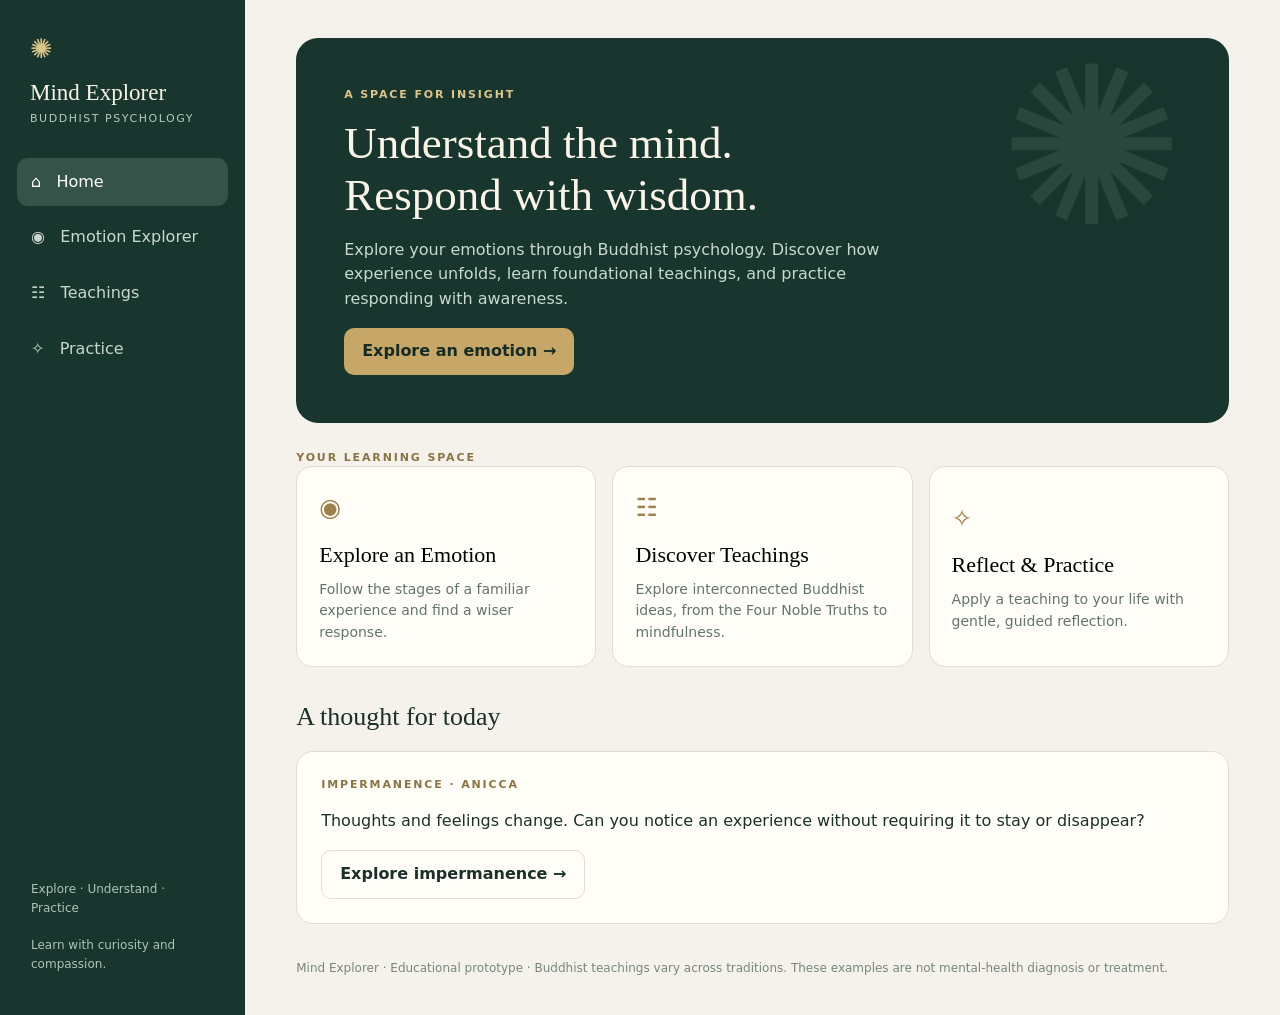
==== index.html @ fc6f3076 "Render expanded Wisdom Library sections with search and primary text links" ====
<!doctype html><html lang="en"><head><meta charset="utf-8"><meta name="viewport" content="width=device-width,initial-scale=1"><meta name="theme-color" content="#152a26"><title>Mind Explorer — Buddhist Psychology</title><style>
:root{--bg:#f5f2eb;--paper:#fffdf8;--ink:#1c302b;--muted:#64746d;--line:#deded3;--green:#18362e;--gold:#b89a5c;--soft:#e9eee7}*{box-sizing:border-box}body{margin:0;background:var(--bg);color:var(--ink);font-family:Inter,ui-sans-serif,system-ui,-apple-system,Segoe UI,sans-serif;line-height:1.55}button,input,textarea{font:inherit}button{cursor:pointer}.app{display:grid;grid-template-columns:245px minmax(0,1fr);min-height:100vh}.sidebar{background:var(--green);color:#f8f3e7;padding:28px 17px;display:flex;flex-direction:column;gap:30px}.brand{padding:0 13px}.brand .mark{font-size:27px;color:#ddc489}.brand h1{font-family:Georgia,serif;font-size:23px;font-weight:500;margin:5px 0 0}.brand p{font-size:11px;letter-spacing:.14em;color:#b8c9c0;margin:0}.nav{display:grid;gap:7px}.nav button{border:0;background:transparent;color:#c8d7d0;text-align:left;border-radius:11px;padding:12px 14px;display:flex;align-items:center;gap:12px}.nav button.active,.nav button:hover{background:#355348;color:white}.sidebar-foot{margin-top:auto;font-size:12px;color:#afc3b9;padding:14px}.main{max-width:1240px;width:100%;padding:38px clamp(18px,4vw,64px);margin:0 auto}.eyebrow{color:#8b7444;text-transform:uppercase;letter-spacing:.17em;font-size:11px;font-weight:750}.heading{font-family:Georgia,serif;font-weight:500;font-size:clamp(31px,4vw,48px);line-height:1.14;margin:8px 0 12px}.sub{color:var(--muted);max-width:680px}.hero{background:var(--green);color:#f9f4e7;border-radius:22px;padding:clamp(24px,4vw,48px);position:relative;overflow:hidden;margin-bottom:26px}.hero:after{content:'✺';position:absolute;right:45px;top:0;font-size:220px;line-height:1;color:#446253;opacity:.4;pointer-events:none}.hero>*{position:relative;z-index:1}.hero .eyebrow{color:#ddc489}.hero h2{font-family:Georgia,serif;font-weight:400;font-size:clamp(29px,4vw,45px);max-width:580px;line-height:1.15;margin:15px 0}.hero p{max-width:560px;color:#c8d9cf}.btn{border:0;background:var(--green);color:white;padding:11px 18px;border-radius:10px;font-weight:650}.btn.gold{background:#c7a767;color:#172b25}.btn.outline{border:1px solid var(--line);background:var(--paper);color:var(--ink)}.btn:disabled{opacity:.4;cursor:default}.cards{display:grid;grid-template-columns:repeat(3,minmax(0,1fr));gap:16px}.card{border:1px solid var(--line);background:var(--paper);border-radius:16px;padding:22px;text-align:left}.card.click:hover,.emotion:hover{border-color:var(--gold);transform:translateY(-2px)}.card.click,.emotion{transition:transform .15s,border-color .15s}.card .symbol{font-size:25px;color:#9d804a}.card h3{font-family:Georgia,serif;font-size:22px;font-weight:500;margin:10px 0 7px}.card p{font-size:14px;color:var(--muted);margin:0}.section-title{font-family:Georgia,serif;font-size:26px;font-weight:500;margin:30px 0 14px}.emotion-grid{display:grid;grid-template-columns:repeat(4,minmax(0,1fr));gap:12px;margin:24px 0}.emotion{background:var(--paper);border:1px solid var(--line);border-radius:14px;padding:17px 10px;text-align:center;color:var(--ink)}.emotion.selected{border:2px solid #a58a52;background:#f3ecdc}.emotion .emoji{display:block;font-size:27px;margin-bottom:6px}.explorer{display:grid;grid-template-columns:minmax(0,1.45fr) minmax(270px,1fr);gap:18px}.panel{background:var(--paper);border:1px solid var(--line);border-radius:17px;padding:24px}.progress{display:flex;gap:5px;margin:16px 0 24px}.progress span{height:6px;border-radius:10px;background:#e4e5dd;flex:1}.progress span.on{background:var(--gold)}.stage{background:#eff1ea;border-radius:14px;padding:22px;min-height:190px}.stage h3{font-family:Georgia,serif;font-size:26px;font-weight:500;margin:8px 0}.stage p{color:#52665d}.actions{display:flex;justify-content:space-between;gap:10px;margin-top:18px}.insight{border-left:3px solid var(--gold);padding-left:14px;margin:20px 0}.insight strong{display:block;margin-bottom:6px}.insight p{margin:0;color:var(--muted);font-size:14px}.tags{display:flex;gap:7px;flex-wrap:wrap;margin-top:12px}.tag{border:1px solid #d7d6c7;border-radius:50px;background:#f7f4ec;padding:6px 11px;color:#53665d;font-size:12px}.tag:hover{border-color:var(--gold)}.search{border:1px solid var(--line);border-radius:11px;background:white;padding:12px 15px;width:100%;margin:15px 0 22px}.teachings{display:grid;grid-template-columns:repeat(2,minmax(0,1fr));gap:14px}.teaching{cursor:pointer}.teaching .small{font-size:12px;color:#997f4b}.teaching h3{margin:5px 0}.teaching:hover{border-color:var(--gold)}.detail{margin-top:20px}.detail h2{font-family:Georgia,serif;font-weight:500;font-size:32px}.detail p{color:#4d6057}.minihead{font-size:11px;font-weight:800;letter-spacing:.12em;text-transform:uppercase;color:#927849}.field{width:100%;min-height:100px;border:1px solid var(--line);border-radius:12px;padding:14px;background:white;resize:vertical}.muted{color:var(--muted)}.footer{margin-top:35px;font-size:12px;color:#78867c}.mobile-nav{display:none}.hidden{display:none!important}@media(max-width:850px){.app{display:block}.sidebar{display:none}.main{padding:24px 16px 95px}.mobile-nav{position:fixed;z-index:10;bottom:0;left:0;right:0;display:flex;background:#19372f;padding:8px 4px;justify-content:space-around}.mobile-nav button{border:0;background:none;color:#dce8df;font-size:11px;padding:8px}.mobile-nav button.active{color:#e6c580}.explorer{grid-template-columns:1fr}.cards{grid-template-columns:1fr 1fr}.emotion-grid{grid-template-columns:repeat(4,1fr)}}@media(max-width:510px){.cards,.teachings{grid-template-columns:1fr}.emotion-grid{grid-template-columns:repeat(2,1fr)}.hero:after{right:-40px}.panel{padding:18px}}
.library-expanded{margin:26px 0 8px}.library-expanded .section-title{margin:20px 0 14px}.library-lead{color:#42574e;line-height:1.75;font-size:15px}.detail-grid{display:grid;grid-template-columns:repeat(2,minmax(0,1fr));gap:14px;margin:18px 0}.library-block{background:#f2f4ed;border:1px solid #e0e4d7;border-radius:13px;padding:18px 20px}.library-block h3{font-family:Georgia,serif;font-size:20px;font-weight:500;margin:0 0 10px}.library-block ul,.library-block ol{margin:0;padding-left:21px;color:#40564a}.library-block li{margin:0 0 12px;padding-left:2px}.library-block li:last-child{margin-bottom:0}.wisdom-note{border-left:3px solid var(--gold);background:#faf6eb;padding:18px 20px;border-radius:0 13px 13px 0;margin:15px 0}.wisdom-note p{margin:6px 0 0}.wisdom-question{font-family:Georgia,serif;font-size:20px;font-style:italic;color:#345247;margin:8px 0 16px}.source-link{display:inline-flex;gap:8px;text-decoration:none;margin-top:8px;align-items:center}.source-description{color:var(--muted);font-size:13px}.detail{scroll-margin-top:20px}@media(max-width:720px){.detail-grid{grid-template-columns:1fr}.library-block{padding:16px}} 
</style></head><body><div class="app"><aside class="sidebar"><div class="brand"><div class="mark">✺</div><h1>Mind Explorer</h1><p>BUDDHIST PSYCHOLOGY</p></div><nav class="nav" id="nav"></nav><div class="sidebar-foot">Explore · Understand · Practice<br><br>Learn with curiosity and compassion.</div></aside><main class="main" id="main"></main></div><nav class="mobile-nav" id="mobileNav"></nav><script src="./wisdom-details.js"></script><script>
const concepts=[
{id:'four-truths',name:'Four Noble Truths',pali:'Cattāri Ariyasaccāni',domain:'Foundations',simple:'Suffering or unsatisfactoriness exists; it has causes; it can cease; and a path leads toward its cessation.',deep:'The truths describe dukkha, its origin in craving, its cessation, and the Noble Eightfold Path. They invite investigation rather than mere belief.',example:'Notice distress, investigate what you are clinging to, consider the possibility of release, and practice a wiser response.',links:['craving','eightfold','dukkha']},
{id:'dukkha',name:'Dukkha',pali:'Dukkha',domain:'Foundations',simple:'The unsatisfactory, unreliable quality of conditioned experience, including but not limited to obvious suffering.',deep:'Dukkha includes pain, change-related dissatisfaction, and the unsatisfactoriness of conditioned phenomena.',example:'A pleasant moment ends, and the desire to keep it produces tension.',links:['impermanence','four-truths','craving']},
{id:'impermanence',name:'Impermanence',pali:'Anicca',domain:'Nature of Experience',simple:'Conditioned things change; they do not remain fixed.',deep:'Insight into arising and passing away can weaken grasping and unrealistic expectations of permanence.',example:'An intense emotion shifts over minutes when observed without feeding it.',links:['dukkha','non-self','equanimity']},
{id:'non-self',name:'Non-self',pali:'Anattā',domain:'Nature of Experience',simple:'Experiences do not constitute a permanent, independent, unchanging self.',deep:'The five aggregates are not appropriately regarded as a lasting self or possession. This does not simply mean that people do not exist.',example:'A thought such as “I am a failure” can be noticed as a passing mental event.',links:['impermanence','aggregates']},
{id:'aggregates',name:'Five Aggregates',pali:'Pañcakkhandhā',domain:'Nature of Experience',simple:'Form, feeling, perception, mental formations, and consciousness are five categories for examining experience.',deep:'They provide a framework for investigating the processes we ordinarily identify as “me” or “mine.”',example:'During criticism, notice bodily sensations, unpleasant feeling, interpretation, impulses, and awareness.',links:['non-self','feeling']},
{id:'dependent',name:'Dependent Origination',pali:'Paṭiccasamuppāda',domain:'How the Mind Works',simple:'Experiences arise dependent on conditions rather than in isolation.',deep:'The twelvefold teaching describes conditioned links including contact, feeling, craving, and clinging. The links should not be reduced to a universal moment-by-moment emotional formula.',example:'A harsh comment, unpleasant feeling, resistance, and rumination can reinforce each other.',links:['feeling','craving','clinging']},
{id:'feeling',name:'Feeling Tone',pali:'Vedanā',domain:'How the Mind Works',simple:'Experience has a pleasant, unpleasant, or neutral tone.',deep:'Feeling tone is distinct from complex emotions; mindful awareness of vedanā is important in understanding craving.',example:'Recognize the unpleasantness of criticism before constructing a story about it.',links:['dependent','craving','aggregates']},
{id:'craving',name:'Craving',pali:'Taṇhā',domain:'How the Mind Works',simple:'Thirst for pleasant experiences, continued existence, or nonexistence; a key condition of suffering.',deep:'Craving is conditioned by feeling and can condition clinging. It is not identical to every healthy aspiration or intention.',example:'Wanting a difficult conversation to disappear immediately.',links:['feeling','clinging','four-truths']},
{id:'clinging',name:'Clinging',pali:'Upādāna',domain:'How the Mind Works',simple:'Grasping or taking hold of experiences, views, practices, or ideas of self.',deep:'Clinging intensifies the sense that an outcome, identity, or belief must be secured.',example:'Insisting that everyone must see you as competent.',links:['craving','dependent','non-self']},
{id:'three-poisons',name:'Three Poisons',pali:'Lobha · Dosa · Moha',domain:'Mental States',simple:'Greed, aversion, and delusion are fundamental unskillful roots.',deep:'These tendencies condition actions and perceptions. Practice aims to understand and gradually abandon them.',example:'Notice wanting, pushing away, or misunderstanding during a conflict.',links:['craving','mindfulness']},
{id:'mindfulness',name:'Mindfulness',pali:'Sati',domain:'Cultivating the Mind',simple:'Remembering to attend clearly to present experience within a framework of wise practice.',deep:'In Buddhist contexts mindfulness works alongside ethical discernment, concentration, and insight; it is more than relaxation.',example:'Notice anger as anger before replying.',links:['eightfold','feeling','equanimity']},
{id:'equanimity',name:'Equanimity',pali:'Upekkhā',domain:'Cultivating the Mind',simple:'Balanced care and steadiness amid changing pleasant and unpleasant experiences.',deep:'Equanimity is not indifference; it can coexist with compassion and appropriate action.',example:'Listen to criticism without collapsing or retaliating.',links:['impermanence','mindfulness']},
{id:'compassion',name:'Compassion',pali:'Karuṇā',domain:'Cultivating the Mind',simple:'The wish that beings be free from suffering.',deep:'Compassion can be cultivated with discernment and does not require accepting harmful behavior.',example:'Respond to your own grief with kindness rather than self-judgment.',links:['equanimity','mindfulness']},
{id:'eightfold',name:'Noble Eightfold Path',pali:'Ariya Aṭṭhaṅgika Magga',domain:'Path and Liberation',simple:'Right view, intention, speech, action, livelihood, effort, mindfulness, and concentration.',deep:'The eight factors are mutually supportive and commonly grouped as wisdom, ethical conduct, and concentration.',example:'During conflict, combine clear understanding, kind intention, and careful speech.',links:['four-truths','mindfulness']}
];
const emotions=[
{id:'anger',name:'Anger',icon:'🔥',scenario:'Someone criticizes you in front of others.',stages:[['Contact','You hear the criticism.'],['Feeling tone','An unpleasant sensation arises.'],['Aversion','You want the criticism or discomfort to stop.'],['Clinging','You may grasp at an image of being respected or right.'],['Reactive suffering','Rumination or retaliation can prolong distress.']],insight:'Anger can arise quickly. You can notice it without treating every impulse as a command.',practice:'Feel your feet on the ground. Identify the unpleasant feeling. Pause before speaking.',links:['feeling','three-poisons','clinging','mindfulness']},
{id:'anxiety',name:'Anxiety',icon:'☁️',scenario:'An important outcome remains uncertain.',stages:[['Contact','A thought about a future possibility appears.'],['Feeling tone','Uncertainty feels uncomfortable.'],['Craving','You want a guarantee of safety or success.'],['Clinging','You may become fixed on one particular outcome.'],['Reactive suffering','Repetitive worry may add distress to uncertainty.']],insight:'Wise preparation is possible without demanding certainty.',practice:'Separate what you can influence from what you cannot. Return attention to one useful next action.',links:['impermanence','craving','equanimity','mindfulness']},
{id:'jealousy',name:'Jealousy',icon:'💚',scenario:'Someone else receives recognition you hoped for.',stages:[['Contact','You notice another person’s achievement.'],['Feeling tone','Comparison feels unpleasant.'],['Craving','You want the same praise or status.'],['Clinging','Self-worth may become tied to being ahead.'],['Reactive suffering','Resentment or self-criticism may intensify.']],insight:'Comparison is an experience arising in the mind, not a fixed identity.',practice:'Name the comparison, recognize your own longing, and wish the other person well if you can.',links:['non-self','craving','three-poisons','compassion']},
{id:'sadness',name:'Sadness',icon:'🌧️',scenario:'Something or someone important is lost.',stages:[['Contact','A meaningful loss or change occurs.'],['Feeling tone','Painful feelings naturally arise.'],['Resistance','You may wish reality were different.'],['Clinging','The mind may struggle to release what has changed.'],['Additional suffering','Self-judgment or resistance may compound grief.']],insight:'Grief is not a failure of Buddhist practice. Sadness deserves care, not suppression.',practice:'Make room for the feeling, breathe gently, and offer yourself compassion.',links:['impermanence','dukkha','compassion','equanimity']},
{id:'fear',name:'Fear',icon:'🌫️',scenario:'You anticipate a threatening situation.',stages:[['Contact','You notice a possible danger.'],['Feeling tone','The body registers discomfort.'],['Protective impulse','The mind moves toward safety.'],['Clinging','You may insist on absolute control.'],['Additional suffering','Catastrophic stories can amplify fear.']],insight:'Fear can carry useful information; awareness helps distinguish danger from imagined certainty.',practice:'Check the facts, protect yourself when needed, and notice predictions as predictions.',links:['feeling','mindfulness','equanimity']},
{id:'regret',name:'Regret',icon:'🍂',scenario:'You remember a choice you wish you had made differently.',stages:[['Contact','A memory of your action appears.'],['Feeling tone','Remorse or discomfort arises.'],['Resistance','You wish the past could be undone.'],['Identification','You may label your entire self by one action.'],['Additional suffering','Self-punishment can replace useful learning.']],insight:'Responsibility and self-compassion can coexist.',practice:'Acknowledge harm, repair what is possible, learn, and return to present action.',links:['non-self','compassion','mindfulness','eightfold']},
{id:'desire',name:'Desire',icon:'✨',scenario:'You strongly want a pleasurable experience.',stages:[['Contact','An attractive object or thought appears.'],['Feeling tone','Pleasant feeling arises.'],['Craving','You want more or want it to last.'],['Clinging','You begin to treat the outcome as necessary.'],['Additional suffering','Frustration grows if the experience changes or ends.']],insight:'Not every wish is unskillful. Investigate whether wanting has become compulsive grasping.',practice:'Enjoy what is present while noticing urges to possess or prolong it.',links:['craving','clinging','impermanence']},
{id:'loneliness',name:'Loneliness',icon:'🌙',scenario:'You feel disconnected from others.',stages:[['Contact','You notice an absence of desired connection.'],['Feeling tone','A painful sense of isolation arises.'],['Longing','You wish for belonging or closeness.'],['Story-making','The mind may conclude “I will always be alone.”'],['Additional suffering','The fixed story may deepen isolation.']],insight:'Connection is a human need; mindfulness can soften painful stories without denying that need.',practice:'Name the feeling kindly and take one small action toward connection.',links:['impermanence','compassion','non-self','mindfulness']}
];
let page='home', selectedEmotion='anger', stage=0, activeConcept='four-truths', query='';const store={get(k){try{return localStorage.getItem(k)}catch{return null}},set(k,v){try{localStorage.setItem(k,v);return true}catch{return false}},remove(k){try{localStorage.removeItem(k);return true}catch{return false}}};let bookmarks=[];try{const value=JSON.parse(store.get('mind-explorer-bookmarks')||'[]');if(Array.isArray(value))bookmarks=value.filter(x=>typeof x==='string')}catch{}let saved=new Set(bookmarks);const $=id=>document.getElementById(id);const esc=s=>String(s).replace(/[&<>"']/g,c=>({'&':'&amp;','<':'&lt;','>':'&gt;','"':'&quot;',"'":'&#39;'}[c]));const getConcept=id=>concepts.find(c=>c.id===id);function navigate(p){page=p;render();window.scrollTo(0,0)}function navHTML(){return [['home','⌂','Home'],['explore','◉','Emotion Explorer'],['teachings','☷','Teachings'],['practice','✧','Practice']].map(([id,icon,name])=>`<button class="${page===id?'active':''}" data-page="${id}">${icon} &nbsp; ${name}</button>`).join('')}function render(){ $('nav').innerHTML=navHTML();$('mobileNav').innerHTML=navHTML();document.querySelectorAll('[data-page]').forEach(b=>b.onclick=()=>navigate(b.dataset.page));if(page==='home')home();if(page==='explore')explore();if(page==='teachings')teachings();if(page==='practice')practice()}
function home(){ $('main').innerHTML=`<section class="hero"><div class="eyebrow">A SPACE FOR INSIGHT</div><h2>Understand the mind.<br>Respond with wisdom.</h2><p>Explore your emotions through Buddhist psychology. Discover how experience unfolds, learn foundational teachings, and practice responding with awareness.</p><button class="btn gold" id="start">Explore an emotion →</button></section><div class="eyebrow">YOUR LEARNING SPACE</div><div class="cards"><button class="card click" data-go="explore"><div class="symbol">◉</div><h3>Explore an Emotion</h3><p>Follow the stages of a familiar experience and find a wiser response.</p></button><button class="card click" data-go="teachings"><div class="symbol">☷</div><h3>Discover Teachings</h3><p>Explore interconnected Buddhist ideas, from the Four Noble Truths to mindfulness.</p></button><button class="card click" data-go="practice"><div class="symbol">✧</div><h3>Reflect & Practice</h3><p>Apply a teaching to your life with gentle, guided reflection.</p></button></div><h3 class="section-title">A thought for today</h3><div class="panel"><div class="eyebrow">IMPERMANENCE · ANICCA</div><p>Thoughts and feelings change. Can you notice an experience without requiring it to stay or disappear?</p><button class="btn outline" id="impermanence">Explore impermanence →</button></div>${footer()}`;$('start').onclick=()=>navigate('explore');document.querySelectorAll('[data-go]').forEach(b=>b.onclick=()=>navigate(b.dataset.go));$('impermanence').onclick=()=>openConcept('impermanence')}
function explore(){const e=emotions.find(x=>x.id===selectedEmotion);$('main').innerHTML=`<div class="eyebrow">EMOTION EXPLORER</div><h1 class="heading">Explore your inner world</h1><p class="sub">Select an experience and explore one possible way it unfolds through a Buddhist lens. These are illustrative patterns, not diagnoses or inevitable sequences.</p><div class="emotion-grid">${emotions.map(x=>`<button class="emotion ${x.id===e.id?'selected':''}" data-emotion="${x.id}"><span class="emoji">${x.icon}</span>${x.name}</button>`).join('')}</div><div class="explorer"><div class="panel"><div class="eyebrow">EXAMPLE SITUATION</div><h3 style="font-family:Georgia,serif;font-size:23px;font-weight:500">${esc(e.scenario)}</h3><div class="progress">${e.stages.map((_,i)=>`<span class="${i<=stage?'on':''}"></span>`).join('')}</div><div class="stage"><div class="eyebrow">STAGE ${stage+1} OF ${e.stages.length}</div><h3>${esc(e.stages[stage][0])}</h3><p>${esc(e.stages[stage][1])}</p></div><div class="actions"><button class="btn outline" id="prev" ${stage===0?'disabled':''}>← Previous</button><button class="btn" id="next">${stage===e.stages.length-1?'Start again':'Next stage →'}</button></div></div><div class="panel"><div class="eyebrow">BUDDHIST INSIGHT</div><div class="insight"><strong>What this experience can teach</strong><p>${esc(e.insight)}</p></div><div class="eyebrow">PRACTICAL APPLICATION</div><div class="insight"><strong>A mindful response</strong><p>${esc(e.practice)}</p></div><div class="eyebrow">CONNECTED TEACHINGS</div><div class="tags">${e.links.map(id=>`<button class="tag" data-concept="${id}">${esc(getConcept(id).name)} ↗</button>`).join('')}</div></div></div>${footer()}`;document.querySelectorAll('[data-emotion]').forEach(b=>b.onclick=()=>{selectedEmotion=b.dataset.emotion;stage=0;explore()});$('prev').onclick=()=>{stage=Math.max(0,stage-1);explore()};$('next').onclick=()=>{stage=(stage+1)%e.stages.length;explore()};document.querySelectorAll('[data-concept]').forEach(b=>b.onclick=()=>openConcept(b.dataset.concept))}
function openConcept(id){activeConcept=id;query='';navigate('teachings')}
function renderWisdomExtras(d){
 const bullets=d.principles.map(x=>`<li>${esc(x)}</li>`).join('');
 const steps=d.practice.map(x=>`<li>${esc(x)}</li>`).join('');
 return `<section class="library-expanded" aria-label="In-depth learning"><h3 class="section-title">Explore in depth</h3><p class="library-lead">${esc(d.overview)}</p><div class="detail-grid"><div class="library-block"><h3>Essential insights</h3><ul>${bullets}</ul></div><div class="library-block"><h3>Bring it into practice</h3><ol>${steps}</ol></div></div><div class="wisdom-note"><div class="minihead">COMMON MISUNDERSTANDING</div><p>${esc(d.misconception)}</p></div><div class="minihead" style="margin-top:22px">QUESTION FOR REFLECTION</div><p class="wisdom-question">${esc(d.question)}</p><div class="minihead">EXPLORE THE SOURCE</div><p class="source-description">Read a relevant early Buddhist discourse in translation. Interpretations may vary by tradition.</p><a class="btn outline source-link" href="${esc(d.source.url)}" target="_blank" rel="noopener noreferrer">${esc(d.source.label)} ↗</a></section>`;
}
function teachings(){const c=getConcept(activeConcept);const d=window.wisdomDetails?.[c.id];$('main').innerHTML=`<div class="eyebrow">FOUNDATIONAL TEACHINGS</div><h1 class="heading">The wisdom library</h1><p class="sub">Explore 14 Buddhist teachings with core insights, everyday practice, reflection questions, and primary-source readings.</p><input class="search" id="search" placeholder="Search concepts, Pali terms, or topics…" value="${esc(query)}" aria-label="Search teachings"><div class="teachings" id="teachingList"></div><div class="panel detail" id="detail"><div class="eyebrow">${esc(c.domain)} · ${esc(c.pali)}</div><h2>${esc(c.name)}</h2><div class="minihead">IN PLAIN LANGUAGE</div><p>${esc(c.simple)}</p><div class="minihead">DEEPER UNDERSTANDING</div><p>${esc(c.deep)}</p><div class="minihead">EVERYDAY EXAMPLE</div><p>${esc(c.example)}</p>${d?renderWisdomExtras(d):''}<div class="minihead">CONNECTED CONCEPTS</div><div class="tags">${c.links.map(id=>`<button class="tag" data-concept="${id}">${esc(getConcept(id).name)} ↗</button>`).join('')}</div><div style="margin-top:22px"><button class="btn outline" id="bookmark">${saved.has(c.id)?'★ Saved':'☆ Bookmark teaching'}</button></div></div>${footer()}`;$('search').oninput=e=>{query=e.target.value;listTeachings()};listTeachings();document.querySelectorAll('[data-concept]').forEach(b=>b.onclick=()=>openConcept(b.dataset.concept));$('bookmark').onclick=()=>{if(saved.has(c.id))saved.delete(c.id);else saved.add(c.id);const ok=store.set('mind-explorer-bookmarks',JSON.stringify([...saved]));teachings();if(!ok){const b=$('bookmark');b.title='Bookmarks cannot be saved in this browser.'}}}
function listTeachings(){const filtered=concepts.filter(c=>([c.name,c.pali,c.domain,c.simple,window.wisdomDetails?.[c.id]?.overview||'',...(window.wisdomDetails?.[c.id]?.principles||[])]).join(' ').toLowerCase().includes(query.toLowerCase()));$('teachingList').innerHTML=filtered.length?filtered.map(c=>`<button class="card teaching" data-id="${c.id}"><div class="small">${esc(c.domain)} ${saved.has(c.id)?'· ★':''}</div><h3>${esc(c.name)}</h3><p>${esc(c.simple)}</p></button>`).join(''):'<p class="muted">No matching concepts. Try another search.</p>';document.querySelectorAll('.teaching').forEach(b=>b.onclick=()=>{activeConcept=b.dataset.id;teachings();$('detail').scrollIntoView({behavior:'smooth',block:'start'})})}
function practice(){const prompt='Think of a recent difficult moment. What happened? What feeling tone did you notice? What did you want to happen or stop happening? What might a wise response look like?';$('main').innerHTML=`<div class="eyebrow">REFLECTION PRACTICE</div><h1 class="heading">Make room for awareness</h1><p class="sub">A short private reflection. Your notes remain in this browser; nothing is sent to a server.</p><div class="panel" style="max-width:800px"><div class="eyebrow">GUIDED REFLECTION</div><h2 style="font-family:Georgia,serif;font-weight:500">From reaction to response</h2><p>${prompt}</p><label for="reflection" class="minihead">YOUR REFLECTION</label><textarea id="reflection" class="field" placeholder="Write a few thoughts here…"></textarea><div class="actions"><button class="btn outline" id="clear">Clear</button><button class="btn" id="save">Save privately</button></div><p class="muted" id="status" style="font-size:13px" aria-live="polite"></p></div><h3 class="section-title">A gentle reminder</h3><div class="panel" style="max-width:800px"><p>Practice is not about suppressing difficult emotions. It is about understanding experience, cultivating compassion, and choosing skillful actions.</p></div>${footer()}`;$('reflection').value=store.get('mind-explorer-reflection')||'';$('save').onclick=()=>{const ok=store.set('mind-explorer-reflection',$('reflection').value);$('status').textContent=ok?'Saved in this browser.':'Unable to save: browser storage is unavailable.'};$('clear').onclick=()=>{$('reflection').value='';const ok=store.remove('mind-explorer-reflection');$('status').textContent=ok?'Reflection cleared.':'Reflection cleared here, but browser storage could not be updated.'}}
function footer(){return '<div class="footer">Mind Explorer · Educational prototype · Buddhist teachings vary across traditions. These examples are not mental-health diagnosis or treatment.</div>'}render();
</script></body></html>
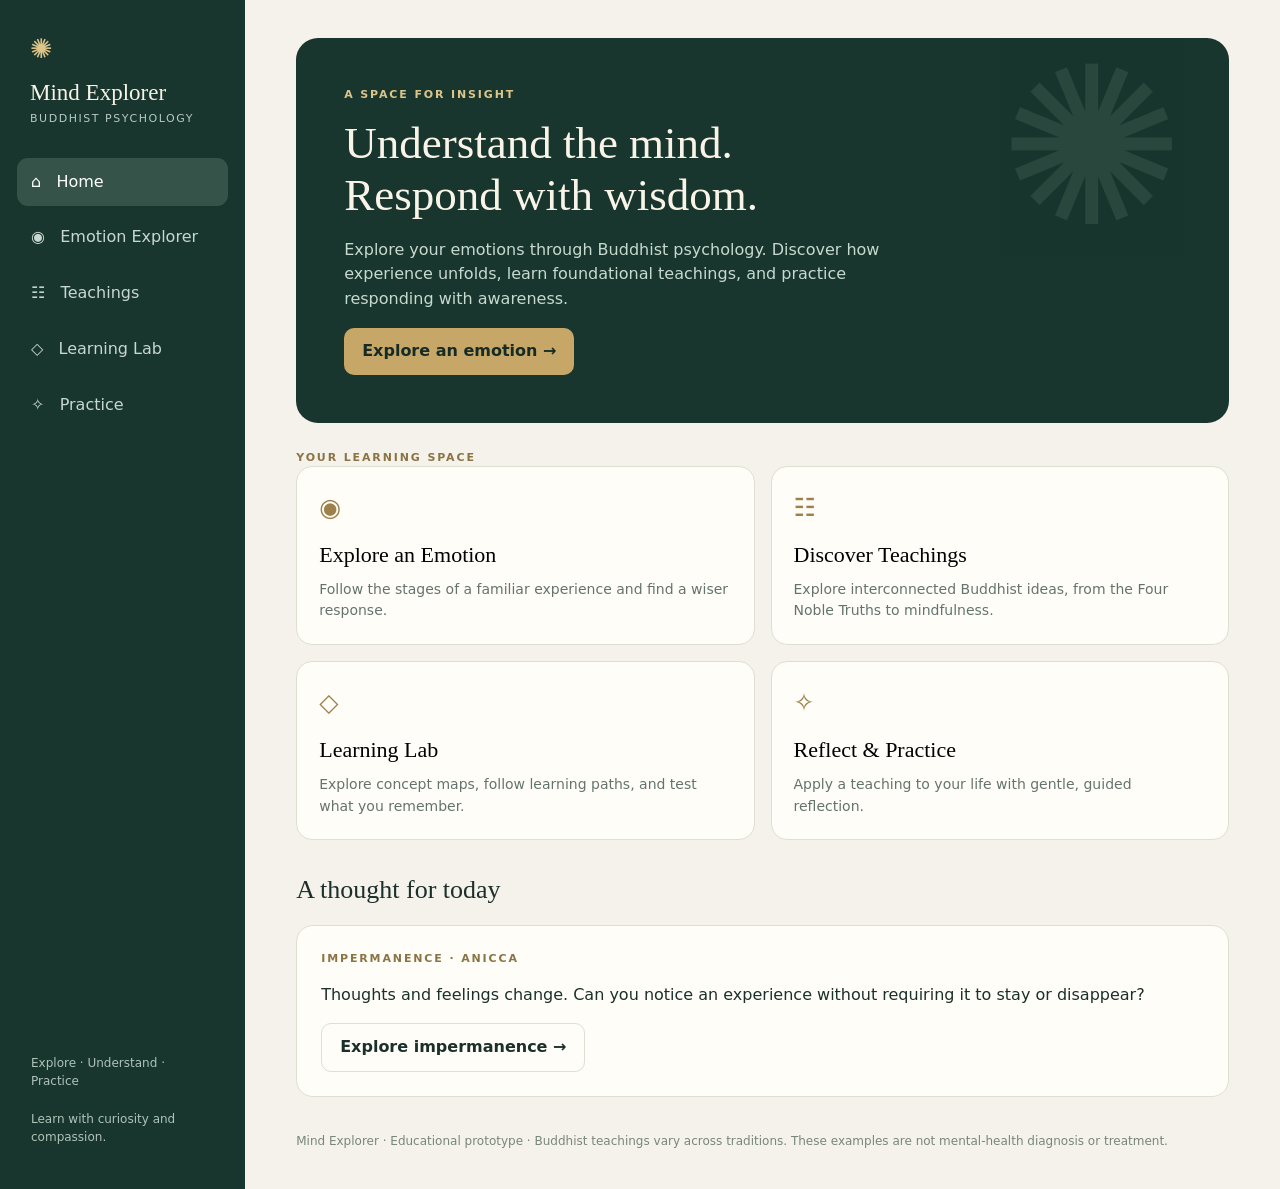
==== commit 5b03eda7: "Integrate Learning Lab into navigation, Wisdom Library, and responsive layout" ====
--- a/index.html
+++ b/index.html
@@ -1,7 +1,29 @@
 <!doctype html><html lang="en"><head><meta charset="utf-8"><meta name="viewport" content="width=device-width,initial-scale=1"><meta name="theme-color" content="#152a26"><title>Mind Explorer — Buddhist Psychology</title><style>
-:root{--bg:#f5f2eb;--paper:#fffdf8;--ink:#1c302b;--muted:#64746d;--line:#deded3;--green:#18362e;--gold:#b89a5c;--soft:#e9eee7}*{box-sizing:border-box}body{margin:0;background:var(--bg);color:var(--ink);font-family:Inter,ui-sans-serif,system-ui,-apple-system,Segoe UI,sans-serif;line-height:1.55}button,input,textarea{font:inherit}button{cursor:pointer}.app{display:grid;grid-template-columns:245px minmax(0,1fr);min-height:100vh}.sidebar{background:var(--green);color:#f8f3e7;padding:28px 17px;display:flex;flex-direction:column;gap:30px}.brand{padding:0 13px}.brand .mark{font-size:27px;color:#ddc489}.brand h1{font-family:Georgia,serif;font-size:23px;font-weight:500;margin:5px 0 0}.brand p{font-size:11px;letter-spacing:.14em;color:#b8c9c0;margin:0}.nav{display:grid;gap:7px}.nav button{border:0;background:transparent;color:#c8d7d0;text-align:left;border-radius:11px;padding:12px 14px;display:flex;align-items:center;gap:12px}.nav button.active,.nav button:hover{background:#355348;color:white}.sidebar-foot{margin-top:auto;font-size:12px;color:#afc3b9;padding:14px}.main{max-width:1240px;width:100%;padding:38px clamp(18px,4vw,64px);margin:0 auto}.eyebrow{color:#8b7444;text-transform:uppercase;letter-spacing:.17em;font-size:11px;font-weight:750}.heading{font-family:Georgia,serif;font-weight:500;font-size:clamp(31px,4vw,48px);line-height:1.14;margin:8px 0 12px}.sub{color:var(--muted);max-width:680px}.hero{background:var(--green);color:#f9f4e7;border-radius:22px;padding:clamp(24px,4vw,48px);position:relative;overflow:hidden;margin-bottom:26px}.hero:after{content:'✺';position:absolute;right:45px;top:0;font-size:220px;line-height:1;color:#446253;opacity:.4;pointer-events:none}.hero>*{position:relative;z-index:1}.hero .eyebrow{color:#ddc489}.hero h2{font-family:Georgia,serif;font-weight:400;font-size:clamp(29px,4vw,45px);max-width:580px;line-height:1.15;margin:15px 0}.hero p{max-width:560px;color:#c8d9cf}.btn{border:0;background:var(--green);color:white;padding:11px 18px;border-radius:10px;font-weight:650}.btn.gold{background:#c7a767;color:#172b25}.btn.outline{border:1px solid var(--line);background:var(--paper);color:var(--ink)}.btn:disabled{opacity:.4;cursor:default}.cards{display:grid;grid-template-columns:repeat(3,minmax(0,1fr));gap:16px}.card{border:1px solid var(--line);background:var(--paper);border-radius:16px;padding:22px;text-align:left}.card.click:hover,.emotion:hover{border-color:var(--gold);transform:translateY(-2px)}.card.click,.emotion{transition:transform .15s,border-color .15s}.card .symbol{font-size:25px;color:#9d804a}.card h3{font-family:Georgia,serif;font-size:22px;font-weight:500;margin:10px 0 7px}.card p{font-size:14px;color:var(--muted);margin:0}.section-title{font-family:Georgia,serif;font-size:26px;font-weight:500;margin:30px 0 14px}.emotion-grid{display:grid;grid-template-columns:repeat(4,minmax(0,1fr));gap:12px;margin:24px 0}.emotion{background:var(--paper);border:1px solid var(--line);border-radius:14px;padding:17px 10px;text-align:center;color:var(--ink)}.emotion.selected{border:2px solid #a58a52;background:#f3ecdc}.emotion .emoji{display:block;font-size:27px;margin-bottom:6px}.explorer{display:grid;grid-template-columns:minmax(0,1.45fr) minmax(270px,1fr);gap:18px}.panel{background:var(--paper);border:1px solid var(--line);border-radius:17px;padding:24px}.progress{display:flex;gap:5px;margin:16px 0 24px}.progress span{height:6px;border-radius:10px;background:#e4e5dd;flex:1}.progress span.on{background:var(--gold)}.stage{background:#eff1ea;border-radius:14px;padding:22px;min-height:190px}.stage h3{font-family:Georgia,serif;font-size:26px;font-weight:500;margin:8px 0}.stage p{color:#52665d}.actions{display:flex;justify-content:space-between;gap:10px;margin-top:18px}.insight{border-left:3px solid var(--gold);padding-left:14px;margin:20px 0}.insight strong{display:block;margin-bottom:6px}.insight p{margin:0;color:var(--muted);font-size:14px}.tags{display:flex;gap:7px;flex-wrap:wrap;margin-top:12px}.tag{border:1px solid #d7d6c7;border-radius:50px;background:#f7f4ec;padding:6px 11px;color:#53665d;font-size:12px}.tag:hover{border-color:var(--gold)}.search{border:1px solid var(--line);border-radius:11px;background:white;padding:12px 15px;width:100%;margin:15px 0 22px}.teachings{display:grid;grid-template-columns:repeat(2,minmax(0,1fr));gap:14px}.teaching{cursor:pointer}.teaching .small{font-size:12px;color:#997f4b}.teaching h3{margin:5px 0}.teaching:hover{border-color:var(--gold)}.detail{margin-top:20px}.detail h2{font-family:Georgia,serif;font-weight:500;font-size:32px}.detail p{color:#4d6057}.minihead{font-size:11px;font-weight:800;letter-spacing:.12em;text-transform:uppercase;color:#927849}.field{width:100%;min-height:100px;border:1px solid var(--line);border-radius:12px;padding:14px;background:white;resize:vertical}.muted{color:var(--muted)}.footer{margin-top:35px;font-size:12px;color:#78867c}.mobile-nav{display:none}.hidden{display:none!important}@media(max-width:850px){.app{display:block}.sidebar{display:none}.main{padding:24px 16px 95px}.mobile-nav{position:fixed;z-index:10;bottom:0;left:0;right:0;display:flex;background:#19372f;padding:8px 4px;justify-content:space-around}.mobile-nav button{border:0;background:none;color:#dce8df;font-size:11px;padding:8px}.mobile-nav button.active{color:#e6c580}.explorer{grid-template-columns:1fr}.cards{grid-template-columns:1fr 1fr}.emotion-grid{grid-template-columns:repeat(4,1fr)}}@media(max-width:510px){.cards,.teachings{grid-template-columns:1fr}.emotion-grid{grid-template-columns:repeat(2,1fr)}.hero:after{right:-40px}.panel{padding:18px}}
+:root{--bg:#f5f2eb;--paper:#fffdf8;--ink:#1c302b;--muted:#64746d;--line:#deded3;--green:#18362e;--gold:#b89a5c;--soft:#e9eee7}*{box-sizing:border-box}body{margin:0;background:var(--bg);color:var(--ink);font-family:Inter,ui-sans-serif,system-ui,-apple-system,Segoe UI,sans-serif;line-height:1.55}button,input,textarea{font:inherit}button{cursor:pointer}.app{display:grid;grid-template-columns:245px minmax(0,1fr);min-height:100vh}.sidebar{background:var(--green);color:#f8f3e7;padding:28px 17px;display:flex;flex-direction:column;gap:30px}.brand{padding:0 13px}.brand .mark{font-size:27px;color:#ddc489}.brand h1{font-family:Georgia,serif;font-size:23px;font-weight:500;margin:5px 0 0}.brand p{font-size:11px;letter-spacing:.14em;color:#b8c9c0;margin:0}.nav{display:grid;gap:7px}.nav button{border:0;background:transparent;color:#c8d7d0;text-align:left;border-radius:11px;padding:12px 14px;display:flex;align-items:center;gap:12px}.nav button.active,.nav button:hover{background:#355348;color:white}.sidebar-foot{margin-top:auto;font-size:12px;color:#afc3b9;padding:14px}.main{max-width:1240px;width:100%;padding:38px clamp(18px,4vw,64px);margin:0 auto}.eyebrow{color:#8b7444;text-transform:uppercase;letter-spacing:.17em;font-size:11px;font-weight:750}.heading{font-family:Georgia,serif;font-weight:500;font-size:clamp(31px,4vw,48px);line-height:1.14;margin:8px 0 12px}.sub{color:var(--muted);max-width:680px}.hero{background:var(--green);color:#f9f4e7;border-radius:22px;padding:clamp(24px,4vw,48px);position:relative;overflow:hidden;margin-bottom:26px}.hero:after{content:'✺';position:absolute;right:45px;top:0;font-size:220px;line-height:1;color:#446253;opacity:.4;pointer-events:none}.hero>*{position:relative;z-index:1}.hero .eyebrow{color:#ddc489}.hero h2{font-family:Georgia,serif;font-weight:400;font-size:clamp(29px,4vw,45px);max-width:580px;line-height:1.15;margin:15px 0}.hero p{max-width:560px;color:#c8d9cf}.btn{border:0;background:var(--green);color:white;padding:11px 18px;border-radius:10px;font-weight:650}.btn.gold{background:#c7a767;color:#172b25}.btn.outline{border:1px solid var(--line);background:var(--paper);color:var(--ink)}.btn:disabled{opacity:.4;cursor:default}.cards{display:grid;grid-template-columns:repeat(2,minmax(0,1fr));gap:16px}.card{border:1px solid var(--line);background:var(--paper);border-radius:16px;padding:22px;text-align:left}.card.click:hover,.emotion:hover{border-color:var(--gold);transform:translateY(-2px)}.card.click,.emotion{transition:transform .15s,border-color .15s}.card .symbol{font-size:25px;color:#9d804a}.card h3{font-family:Georgia,serif;font-size:22px;font-weight:500;margin:10px 0 7px}.card p{font-size:14px;color:var(--muted);margin:0}.section-title{font-family:Georgia,serif;font-size:26px;font-weight:500;margin:30px 0 14px}.emotion-grid{display:grid;grid-template-columns:repeat(4,minmax(0,1fr));gap:12px;margin:24px 0}.emotion{background:var(--paper);border:1px solid var(--line);border-radius:14px;padding:17px 10px;text-align:center;color:var(--ink)}.emotion.selected{border:2px solid #a58a52;background:#f3ecdc}.emotion .emoji{display:block;font-size:27px;margin-bottom:6px}.explorer{display:grid;grid-template-columns:minmax(0,1.45fr) minmax(270px,1fr);gap:18px}.panel{background:var(--paper);border:1px solid var(--line);border-radius:17px;padding:24px}.progress{display:flex;gap:5px;margin:16px 0 24px}.progress span{height:6px;border-radius:10px;background:#e4e5dd;flex:1}.progress span.on{background:var(--gold)}.stage{background:#eff1ea;border-radius:14px;padding:22px;min-height:190px}.stage h3{font-family:Georgia,serif;font-size:26px;font-weight:500;margin:8px 0}.stage p{color:#52665d}.actions{display:flex;justify-content:space-between;gap:10px;margin-top:18px}.insight{border-left:3px solid var(--gold);padding-left:14px;margin:20px 0}.insight strong{display:block;margin-bottom:6px}.insight p{margin:0;color:var(--muted);font-size:14px}.tags{display:flex;gap:7px;flex-wrap:wrap;margin-top:12px}.tag{border:1px solid #d7d6c7;border-radius:50px;background:#f7f4ec;padding:6px 11px;color:#53665d;font-size:12px}.tag:hover{border-color:var(--gold)}.search{border:1px solid var(--line);border-radius:11px;background:white;padding:12px 15px;width:100%;margin:15px 0 22px}.teachings{display:grid;grid-template-columns:repeat(2,minmax(0,1fr));gap:14px}.teaching{cursor:pointer}.teaching .small{font-size:12px;color:#997f4b}.teaching h3{margin:5px 0}.teaching:hover{border-color:var(--gold)}.detail{margin-top:20px}.detail h2{font-family:Georgia,serif;font-weight:500;font-size:32px}.detail p{color:#4d6057}.minihead{font-size:11px;font-weight:800;letter-spacing:.12em;text-transform:uppercase;color:#927849}.field{width:100%;min-height:100px;border:1px solid var(--line);border-radius:12px;padding:14px;background:white;resize:vertical}.muted{color:var(--muted)}.footer{margin-top:35px;font-size:12px;color:#78867c}.mobile-nav{display:none}.hidden{display:none!important}@media(max-width:850px){.app{display:block}.sidebar{display:none}.main{padding:24px 16px 95px}.mobile-nav{position:fixed;z-index:10;bottom:0;left:0;right:0;display:flex;background:#19372f;padding:8px 4px;justify-content:space-around}.mobile-nav button{border:0;background:none;color:#dce8df;font-size:11px;padding:8px}.mobile-nav button.active{color:#e6c580}.explorer{grid-template-columns:1fr}.cards{grid-template-columns:1fr 1fr}.emotion-grid{grid-template-columns:repeat(4,1fr)}}@media(max-width:510px){.cards,.teachings{grid-template-columns:1fr}.emotion-grid{grid-template-columns:repeat(2,1fr)}.hero:after{right:-40px}.panel{padding:18px}}
 .library-expanded{margin:26px 0 8px}.library-expanded .section-title{margin:20px 0 14px}.library-lead{color:#42574e;line-height:1.75;font-size:15px}.detail-grid{display:grid;grid-template-columns:repeat(2,minmax(0,1fr));gap:14px;margin:18px 0}.library-block{background:#f2f4ed;border:1px solid #e0e4d7;border-radius:13px;padding:18px 20px}.library-block h3{font-family:Georgia,serif;font-size:20px;font-weight:500;margin:0 0 10px}.library-block ul,.library-block ol{margin:0;padding-left:21px;color:#40564a}.library-block li{margin:0 0 12px;padding-left:2px}.library-block li:last-child{margin-bottom:0}.wisdom-note{border-left:3px solid var(--gold);background:#faf6eb;padding:18px 20px;border-radius:0 13px 13px 0;margin:15px 0}.wisdom-note p{margin:6px 0 0}.wisdom-question{font-family:Georgia,serif;font-size:20px;font-style:italic;color:#345247;margin:8px 0 16px}.source-link{display:inline-flex;gap:8px;text-decoration:none;margin-top:8px;align-items:center}.source-description{color:var(--muted);font-size:13px}.detail{scroll-margin-top:20px}@media(max-width:720px){.detail-grid{grid-template-columns:1fr}.library-block{padding:16px}} 
-</style></head><body><div class="app"><aside class="sidebar"><div class="brand"><div class="mark">✺</div><h1>Mind Explorer</h1><p>BUDDHIST PSYCHOLOGY</p></div><nav class="nav" id="nav"></nav><div class="sidebar-foot">Explore · Understand · Practice<br><br>Learn with curiosity and compassion.</div></aside><main class="main" id="main"></main></div><nav class="mobile-nav" id="mobileNav"></nav><script src="./wisdom-details.js"></script><script>
+
+/* Learning Lab */
+.lab-overview{display:grid;grid-template-columns:minmax(0,1fr) 190px;align-items:center;gap:28px}.lab-overview .heading{margin-bottom:12px}
+.lab-stats{border:1px solid var(--line);background:var(--paper);border-radius:17px;padding:18px 20px;text-align:left}.lab-stats strong{display:block;font-family:Georgia,serif;font-size:37px;font-weight:500;line-height:1.1}.lab-stats strong span{font-size:19px;color:var(--muted)}.lab-stats small{font-size:12px;color:var(--muted)}
+.lab-meter{height:7px;border-radius:99px;background:#e6e8e1;overflow:hidden;margin:13px 0 3px}.lab-meter span{display:block;height:100%;background:#9b8656;border-radius:inherit;transition:width .2s}
+.lab-tabs{display:flex;gap:7px;border-bottom:1px solid var(--line);margin:26px 0 25px;padding-bottom:8px}.lab-tabs button,.lab-map-switch button{border:1px solid transparent;padding:10px 16px;border-radius:10px;background:transparent;color:#546a60;font-weight:700}.lab-tabs button.active,.lab-map-switch button.active{background:var(--green);color:#fffdf5}.lab-tabs button:hover,.lab-map-switch button:hover{border-color:#c0b48e}
+.lab-intro h2{font-family:Georgia,serif;font-size:27px;font-weight:500;margin:6px 0}.lab-intro p{margin:6px 0 19px}.lab-track-grid{display:grid;grid-template-columns:repeat(3,minmax(0,1fr));gap:13px;margin:17px 0 26px}
+.lab-track{display:flex;flex-direction:column;gap:11px;text-align:left;border:1px solid var(--line);background:var(--paper);border-radius:16px;padding:19px;color:var(--ink);min-width:0}.lab-track.selected{background:#eef2ea;border-color:#819d87;box-shadow:inset 0 0 0 1px #819d87}.lab-track:hover{border-color:var(--gold)}.lab-track-level{font-size:10px;color:#927849;font-weight:800;letter-spacing:.11em;text-transform:uppercase}.lab-track strong{font-family:Georgia,serif;font-size:21px;font-weight:500;line-height:1.15}.lab-track-description{font-size:13px;color:var(--muted);line-height:1.45;flex:1}.lab-track .lab-meter{margin:4px 0 0;width:100%}.lab-progress-label{font-size:12px;color:var(--muted)}
+.lab-lesson-layout{display:grid;grid-template-columns:220px minmax(0,1fr);gap:18px;align-items:start}.lab-outline,.lab-lesson-panel,.lab-map-panel,.lab-chain-detail{background:var(--paper);border:1px solid var(--line);border-radius:17px;padding:22px;min-width:0}.lab-outline{position:sticky;top:15px}.lab-outline h3{font-family:Georgia,serif;font-size:21px;font-weight:500;margin:8px 0 16px}.lab-lesson-list{display:grid;gap:7px}
+.lab-lesson-item{display:flex;gap:9px;align-items:center;background:transparent;border:1px solid transparent;border-radius:10px;padding:11px 9px;width:100%;text-align:left;color:#496056;font-size:13px}.lab-lesson-item.active{background:#e9eee7;border-color:#afc5b3;color:#1b392d}.lab-lesson-item:hover{border-color:#bfa56f}.lab-lesson-number{font-size:11px;color:#937b4d;font-weight:800;min-width:20px}.lab-lesson-status{font-size:10px;color:#35734a;margin-left:auto}.lab-small{font-size:12px;color:var(--muted);line-height:1.5}
+.lab-lesson-panel{padding:clamp(18px,3vw,30px)}.lab-lesson-top{display:flex;align-items:center;justify-content:space-between;gap:10px}.lab-kicker{font-size:11px;font-weight:800;color:#907746;letter-spacing:.1em}.lab-mastered{font-size:12px;color:#356b42;font-weight:800}.lab-notdone{font-size:12px;color:#708076}.lab-lesson-panel h2{font-family:Georgia,serif;font-size:32px;font-weight:500;margin:10px 0 2px}.lab-pali{font-size:13px;color:#9a8050}.lab-lead{font-size:17px;line-height:1.65;color:#385346}.lab-lesson-panel p{line-height:1.65}.lab-section-head{font-size:11px;color:#896e3b;letter-spacing:.12em;text-transform:uppercase;font-weight:800;margin:24px 0 8px}.lab-read-list{padding-left:21px;margin:8px 0}.lab-read-list li{margin-bottom:12px;color:#3e584b;line-height:1.6}
+.lab-lesson-callout{padding:17px 20px;background:#edf1e9;border-left:3px solid var(--gold);border-radius:0 12px 12px 0;margin:18px 0}.lab-lesson-callout p{margin:6px 0 0;color:#345045}.lab-source-row{display:flex;flex-wrap:wrap;gap:12px;align-items:center;margin:18px 0 8px}.lab-source{color:#6c5a35;font-size:13px;text-decoration:underline;text-underline-offset:3px}
+.lab-assessment{border:1px solid #d9ded1;background:#f2f5ef;border-radius:15px;padding:22px;margin-top:28px}.lab-assessment h3{font-family:Georgia,serif;font-size:24px;font-weight:500;margin:9px 0}.lab-question-head{display:flex;justify-content:space-between;gap:10px;color:#7b887e;font-size:12px}.lab-choices{display:grid;grid-template-columns:1fr 1fr;gap:10px;margin:17px 0}.lab-choice{display:flex;align-items:center;gap:12px;padding:13px;border:1px solid #d3dacd;background:#fffdf8;border-radius:11px;text-align:left;min-height:62px;font-size:13px;color:var(--ink)}.lab-choice:not(:disabled):hover{border-color:#b59b61}.lab-choice.right{background:#e8f1e6;border-color:#87aa8b}.lab-choice.wrong{background:#f7ece7;border-color:#bc9286}.lab-choice-letter{font-weight:800;font-size:11px;color:#897448;background:#eee9d9;padding:5px 8px;border-radius:7px;flex-shrink:0}.lab-choice:disabled{cursor:default}.lab-feedback{padding:13px 16px;border-radius:10px;margin:12px 0 15px;font-size:13px}.lab-feedback.right{background:#e0eddd;color:#285333}.lab-feedback.wrong{background:#f4e6df;color:#744a39}.lab-feedback p{margin:4px 0}.lab-summary p{margin:12px 0}.lab-action-group{display:flex;flex-wrap:wrap;gap:11px;margin-top:16px}.lab-lesson-footer{display:flex;justify-content:space-between;gap:12px;margin-top:23px}
+.lab-bottom-note{font-size:12px;color:var(--muted);margin:22px 0}.lab-warning{font-size:13px;color:#81452f;background:#fbf0e8;padding:10px 15px;border-radius:10px}
+.lab-map-switch{display:flex;flex-wrap:wrap;gap:6px;margin:12px 0 22px}.lab-map-toolbar{display:flex;flex-wrap:wrap;align-items:center;gap:10px 15px;margin:7px 0 17px}.lab-filter-label{font-weight:750;font-size:12px;color:#51685c}.lab-select{border:1px solid var(--line);background:var(--paper);border-radius:10px;padding:10px;max-width:100%}
+.lab-map-layout{display:grid;grid-template-columns:minmax(0,1fr) 290px;gap:15px;align-items:start}.lab-network-scroll{background:#f0f3ed;border:1px solid var(--line);border-radius:16px;overflow-x:auto;width:100%;min-width:0;scrollbar-width:thin}.lab-network{display:block;width:1060px;max-width:none;height:555px}.lab-node{cursor:pointer;outline:none}.lab-node:hover rect{stroke:#b39557;stroke-width:3}.lab-node:focus-visible rect{stroke:#295c83;stroke-width:3}.lab-node text{pointer-events:none}.lab-map-panel h3,.lab-chain-detail h3{font-family:Georgia,serif;font-size:25px;font-weight:500;margin:10px 0}.lab-map-panel p{color:#486054;font-size:14px}.lab-relations{display:grid;gap:7px}.lab-relation{border:1px solid #dce1d7;border-radius:10px;background:#f6f7f2;color:var(--ink);padding:9px 11px;text-align:left;display:grid;grid-template-columns:16px 1fr;gap:2px 7px}.lab-relation:hover{border-color:#b9a36d}.lab-relation span{color:#9d8351}.lab-relation strong{font-size:13px;font-weight:650}.lab-relation small{grid-column:2;color:#758578;font-size:11px}.lab-accessible-list{margin-top:15px}.lab-accessible-list summary{cursor:pointer;color:#506c5d;font-size:14px}.lab-all-concepts{display:flex;gap:8px;flex-wrap:wrap;margin-top:12px}
+.lab-note{font-size:13px;background:#f3efe5;border:1px solid #e1d7c0;padding:15px 18px;border-radius:11px;margin:10px 0 18px;color:#615639}.lab-chain-flow{display:flex;align-items:center;flex-wrap:wrap;gap:7px;margin:20px 0}.lab-chain-step{min-height:92px;border:1px solid #b8c9bd;border-radius:12px;padding:14px 12px;background:#f4f6f0;color:#2b4939;display:grid;gap:7px;flex:1 1 128px;min-width:114px;max-width:190px;text-align:left}.lab-chain-step strong{font-family:Georgia,serif;font-size:17px;font-weight:500}.lab-chain-step.active{background:#23493a;color:white;border-color:#23493a}.lab-chain-step.wise{border-color:#b99e65}.lab-chain-step.active .lab-track-level{color:#e6ce92}.lab-arrow{font-size:20px;color:#a68c57}.lab-chain-detail{max-width:750px}.lab-chain-detail p{color:#415b4d}
+@media(max-width:1130px){.lab-map-layout{grid-template-columns:1fr}.lab-map-panel{max-width:none}.lab-relations{grid-template-columns:repeat(2,minmax(0,1fr))}}
+@media(max-width:930px){.lab-track-grid{grid-template-columns:1fr 1fr}.lab-lesson-layout{grid-template-columns:1fr}.lab-outline{position:static}.lab-lesson-list{grid-template-columns:repeat(2,minmax(0,1fr))}.lab-outline .lab-small{margin-bottom:0}}
+@media(max-width:620px){.lab-overview{grid-template-columns:1fr;gap:12px}.lab-stats{max-width:none}.lab-track-grid,.lab-choices,.lab-relations,.lab-lesson-list{grid-template-columns:1fr}.lab-track-grid{gap:10px}.lab-tabs button,.lab-map-switch button{padding:9px 11px;font-size:13px}.lab-lesson-panel{padding:17px}.lab-lesson-panel h2{font-size:29px}.lab-assessment{padding:16px}.lab-lesson-footer .btn{padding:10px 11px;font-size:12px}.lab-chain-flow{gap:5px}.lab-chain-step{flex-basis:125px}.mobile-nav button{font-size:10px;flex:1 1 20%;min-width:0;padding:8px 1px;white-space:normal;line-height:1.3}}
+@media(prefers-reduced-motion:reduce){.lab-meter span{transition:none}}
+
+</style></head><body><div class="app"><aside class="sidebar"><div class="brand"><div class="mark">✺</div><h1>Mind Explorer</h1><p>BUDDHIST PSYCHOLOGY</p></div><nav class="nav" id="nav"></nav><div class="sidebar-foot">Explore · Understand · Practice<br><br>Learn with curiosity and compassion.</div></aside><main class="main" id="main"></main></div><nav class="mobile-nav" id="mobileNav"></nav><script src="./wisdom-details.js"></script><script src="./learning-data.js"></script><script src="./learning-lab.js"></script><script>
 const concepts=[
 {id:'four-truths',name:'Four Noble Truths',pali:'Cattāri Ariyasaccāni',domain:'Foundations',simple:'Suffering or unsatisfactoriness exists; it has causes; it can cease; and a path leads toward its cessation.',deep:'The truths describe dukkha, its origin in craving, its cessation, and the Noble Eightfold Path. They invite investigation rather than mere belief.',example:'Notice distress, investigate what you are clinging to, consider the possibility of release, and practice a wiser response.',links:['craving','eightfold','dukkha']},
 {id:'dukkha',name:'Dukkha',pali:'Dukkha',domain:'Foundations',simple:'The unsatisfactory, unreliable quality of conditioned experience, including but not limited to obvious suffering.',deep:'Dukkha includes pain, change-related dissatisfaction, and the unsatisfactoriness of conditioned phenomena.',example:'A pleasant moment ends, and the desire to keep it produces tension.',links:['impermanence','four-truths','craving']},
@@ -28,8 +50,8 @@
 {id:'desire',name:'Desire',icon:'✨',scenario:'You strongly want a pleasurable experience.',stages:[['Contact','An attractive object or thought appears.'],['Feeling tone','Pleasant feeling arises.'],['Craving','You want more or want it to last.'],['Clinging','You begin to treat the outcome as necessary.'],['Additional suffering','Frustration grows if the experience changes or ends.']],insight:'Not every wish is unskillful. Investigate whether wanting has become compulsive grasping.',practice:'Enjoy what is present while noticing urges to possess or prolong it.',links:['craving','clinging','impermanence']},
 {id:'loneliness',name:'Loneliness',icon:'🌙',scenario:'You feel disconnected from others.',stages:[['Contact','You notice an absence of desired connection.'],['Feeling tone','A painful sense of isolation arises.'],['Longing','You wish for belonging or closeness.'],['Story-making','The mind may conclude “I will always be alone.”'],['Additional suffering','The fixed story may deepen isolation.']],insight:'Connection is a human need; mindfulness can soften painful stories without denying that need.',practice:'Name the feeling kindly and take one small action toward connection.',links:['impermanence','compassion','non-self','mindfulness']}
 ];
-let page='home', selectedEmotion='anger', stage=0, activeConcept='four-truths', query='';const store={get(k){try{return localStorage.getItem(k)}catch{return null}},set(k,v){try{localStorage.setItem(k,v);return true}catch{return false}},remove(k){try{localStorage.removeItem(k);return true}catch{return false}}};let bookmarks=[];try{const value=JSON.parse(store.get('mind-explorer-bookmarks')||'[]');if(Array.isArray(value))bookmarks=value.filter(x=>typeof x==='string')}catch{}let saved=new Set(bookmarks);const $=id=>document.getElementById(id);const esc=s=>String(s).replace(/[&<>"']/g,c=>({'&':'&amp;','<':'&lt;','>':'&gt;','"':'&quot;',"'":'&#39;'}[c]));const getConcept=id=>concepts.find(c=>c.id===id);function navigate(p){page=p;render();window.scrollTo(0,0)}function navHTML(){return [['home','⌂','Home'],['explore','◉','Emotion Explorer'],['teachings','☷','Teachings'],['practice','✧','Practice']].map(([id,icon,name])=>`<button class="${page===id?'active':''}" data-page="${id}">${icon} &nbsp; ${name}</button>`).join('')}function render(){ $('nav').innerHTML=navHTML();$('mobileNav').innerHTML=navHTML();document.querySelectorAll('[data-page]').forEach(b=>b.onclick=()=>navigate(b.dataset.page));if(page==='home')home();if(page==='explore')explore();if(page==='teachings')teachings();if(page==='practice')practice()}
-function home(){ $('main').innerHTML=`<section class="hero"><div class="eyebrow">A SPACE FOR INSIGHT</div><h2>Understand the mind.<br>Respond with wisdom.</h2><p>Explore your emotions through Buddhist psychology. Discover how experience unfolds, learn foundational teachings, and practice responding with awareness.</p><button class="btn gold" id="start">Explore an emotion →</button></section><div class="eyebrow">YOUR LEARNING SPACE</div><div class="cards"><button class="card click" data-go="explore"><div class="symbol">◉</div><h3>Explore an Emotion</h3><p>Follow the stages of a familiar experience and find a wiser response.</p></button><button class="card click" data-go="teachings"><div class="symbol">☷</div><h3>Discover Teachings</h3><p>Explore interconnected Buddhist ideas, from the Four Noble Truths to mindfulness.</p></button><button class="card click" data-go="practice"><div class="symbol">✧</div><h3>Reflect & Practice</h3><p>Apply a teaching to your life with gentle, guided reflection.</p></button></div><h3 class="section-title">A thought for today</h3><div class="panel"><div class="eyebrow">IMPERMANENCE · ANICCA</div><p>Thoughts and feelings change. Can you notice an experience without requiring it to stay or disappear?</p><button class="btn outline" id="impermanence">Explore impermanence →</button></div>${footer()}`;$('start').onclick=()=>navigate('explore');document.querySelectorAll('[data-go]').forEach(b=>b.onclick=()=>navigate(b.dataset.go));$('impermanence').onclick=()=>openConcept('impermanence')}
+let page='home', selectedEmotion='anger', stage=0, activeConcept='four-truths', query='';const store={get(k){try{return localStorage.getItem(k)}catch{return null}},set(k,v){try{localStorage.setItem(k,v);return true}catch{return false}},remove(k){try{localStorage.removeItem(k);return true}catch{return false}}};let bookmarks=[];try{const value=JSON.parse(store.get('mind-explorer-bookmarks')||'[]');if(Array.isArray(value))bookmarks=value.filter(x=>typeof x==='string')}catch{}let saved=new Set(bookmarks);const $=id=>document.getElementById(id);const esc=s=>String(s).replace(/[&<>"']/g,c=>({'&':'&amp;','<':'&lt;','>':'&gt;','"':'&quot;',"'":'&#39;'}[c]));const getConcept=id=>concepts.find(c=>c.id===id);function navigate(p){page=p;render();window.scrollTo(0,0)}function navHTML(){return [['home','⌂','Home'],['explore','◉','Emotion Explorer'],['teachings','☷','Teachings'],['learn','◇','Learning Lab'],['practice','✧','Practice']].map(([id,icon,name])=>`<button class="${page===id?'active':''}" data-page="${id}">${icon} &nbsp; ${name}</button>`).join('')}function render(){ $('nav').innerHTML=navHTML();$('mobileNav').innerHTML=navHTML();document.querySelectorAll('[data-page]').forEach(b=>b.onclick=()=>navigate(b.dataset.page));if(page==='home')home();if(page==='explore')explore();if(page==='teachings')teachings();if(page==='learn')window.MindLab.render({concepts:concepts,getConcept:getConcept,esc:esc,$:$,openConcept:openConcept,store:store});if(page==='practice')practice()}
+function home(){ $('main').innerHTML=`<section class="hero"><div class="eyebrow">A SPACE FOR INSIGHT</div><h2>Understand the mind.<br>Respond with wisdom.</h2><p>Explore your emotions through Buddhist psychology. Discover how experience unfolds, learn foundational teachings, and practice responding with awareness.</p><button class="btn gold" id="start">Explore an emotion →</button></section><div class="eyebrow">YOUR LEARNING SPACE</div><div class="cards"><button class="card click" data-go="explore"><div class="symbol">◉</div><h3>Explore an Emotion</h3><p>Follow the stages of a familiar experience and find a wiser response.</p></button><button class="card click" data-go="teachings"><div class="symbol">☷</div><h3>Discover Teachings</h3><p>Explore interconnected Buddhist ideas, from the Four Noble Truths to mindfulness.</p></button><button class="card click" data-go="learn"><div class="symbol">◇</div><h3>Learning Lab</h3><p>Explore concept maps, follow learning paths, and test what you remember.</p></button><button class="card click" data-go="practice"><div class="symbol">✧</div><h3>Reflect & Practice</h3><p>Apply a teaching to your life with gentle, guided reflection.</p></button></div><h3 class="section-title">A thought for today</h3><div class="panel"><div class="eyebrow">IMPERMANENCE · ANICCA</div><p>Thoughts and feelings change. Can you notice an experience without requiring it to stay or disappear?</p><button class="btn outline" id="impermanence">Explore impermanence →</button></div>${footer()}`;$('start').onclick=()=>navigate('explore');document.querySelectorAll('[data-go]').forEach(b=>b.onclick=()=>navigate(b.dataset.go));$('impermanence').onclick=()=>openConcept('impermanence')}
 function explore(){const e=emotions.find(x=>x.id===selectedEmotion);$('main').innerHTML=`<div class="eyebrow">EMOTION EXPLORER</div><h1 class="heading">Explore your inner world</h1><p class="sub">Select an experience and explore one possible way it unfolds through a Buddhist lens. These are illustrative patterns, not diagnoses or inevitable sequences.</p><div class="emotion-grid">${emotions.map(x=>`<button class="emotion ${x.id===e.id?'selected':''}" data-emotion="${x.id}"><span class="emoji">${x.icon}</span>${x.name}</button>`).join('')}</div><div class="explorer"><div class="panel"><div class="eyebrow">EXAMPLE SITUATION</div><h3 style="font-family:Georgia,serif;font-size:23px;font-weight:500">${esc(e.scenario)}</h3><div class="progress">${e.stages.map((_,i)=>`<span class="${i<=stage?'on':''}"></span>`).join('')}</div><div class="stage"><div class="eyebrow">STAGE ${stage+1} OF ${e.stages.length}</div><h3>${esc(e.stages[stage][0])}</h3><p>${esc(e.stages[stage][1])}</p></div><div class="actions"><button class="btn outline" id="prev" ${stage===0?'disabled':''}>← Previous</button><button class="btn" id="next">${stage===e.stages.length-1?'Start again':'Next stage →'}</button></div></div><div class="panel"><div class="eyebrow">BUDDHIST INSIGHT</div><div class="insight"><strong>What this experience can teach</strong><p>${esc(e.insight)}</p></div><div class="eyebrow">PRACTICAL APPLICATION</div><div class="insight"><strong>A mindful response</strong><p>${esc(e.practice)}</p></div><div class="eyebrow">CONNECTED TEACHINGS</div><div class="tags">${e.links.map(id=>`<button class="tag" data-concept="${id}">${esc(getConcept(id).name)} ↗</button>`).join('')}</div></div></div>${footer()}`;document.querySelectorAll('[data-emotion]').forEach(b=>b.onclick=()=>{selectedEmotion=b.dataset.emotion;stage=0;explore()});$('prev').onclick=()=>{stage=Math.max(0,stage-1);explore()};$('next').onclick=()=>{stage=(stage+1)%e.stages.length;explore()};document.querySelectorAll('[data-concept]').forEach(b=>b.onclick=()=>openConcept(b.dataset.concept))}
 function openConcept(id){activeConcept=id;query='';navigate('teachings')}
 function renderWisdomExtras(d){
@@ -37,7 +59,7 @@
  const steps=d.practice.map(x=>`<li>${esc(x)}</li>`).join('');
  return `<section class="library-expanded" aria-label="In-depth learning"><h3 class="section-title">Explore in depth</h3><p class="library-lead">${esc(d.overview)}</p><div class="detail-grid"><div class="library-block"><h3>Essential insights</h3><ul>${bullets}</ul></div><div class="library-block"><h3>Bring it into practice</h3><ol>${steps}</ol></div></div><div class="wisdom-note"><div class="minihead">COMMON MISUNDERSTANDING</div><p>${esc(d.misconception)}</p></div><div class="minihead" style="margin-top:22px">QUESTION FOR REFLECTION</div><p class="wisdom-question">${esc(d.question)}</p><div class="minihead">EXPLORE THE SOURCE</div><p class="source-description">Read a relevant early Buddhist discourse in translation. Interpretations may vary by tradition.</p><a class="btn outline source-link" href="${esc(d.source.url)}" target="_blank" rel="noopener noreferrer">${esc(d.source.label)} ↗</a></section>`;
 }
-function teachings(){const c=getConcept(activeConcept);const d=window.wisdomDetails?.[c.id];$('main').innerHTML=`<div class="eyebrow">FOUNDATIONAL TEACHINGS</div><h1 class="heading">The wisdom library</h1><p class="sub">Explore 14 Buddhist teachings with core insights, everyday practice, reflection questions, and primary-source readings.</p><input class="search" id="search" placeholder="Search concepts, Pali terms, or topics…" value="${esc(query)}" aria-label="Search teachings"><div class="teachings" id="teachingList"></div><div class="panel detail" id="detail"><div class="eyebrow">${esc(c.domain)} · ${esc(c.pali)}</div><h2>${esc(c.name)}</h2><div class="minihead">IN PLAIN LANGUAGE</div><p>${esc(c.simple)}</p><div class="minihead">DEEPER UNDERSTANDING</div><p>${esc(c.deep)}</p><div class="minihead">EVERYDAY EXAMPLE</div><p>${esc(c.example)}</p>${d?renderWisdomExtras(d):''}<div class="minihead">CONNECTED CONCEPTS</div><div class="tags">${c.links.map(id=>`<button class="tag" data-concept="${id}">${esc(getConcept(id).name)} ↗</button>`).join('')}</div><div style="margin-top:22px"><button class="btn outline" id="bookmark">${saved.has(c.id)?'★ Saved':'☆ Bookmark teaching'}</button></div></div>${footer()}`;$('search').oninput=e=>{query=e.target.value;listTeachings()};listTeachings();document.querySelectorAll('[data-concept]').forEach(b=>b.onclick=()=>openConcept(b.dataset.concept));$('bookmark').onclick=()=>{if(saved.has(c.id))saved.delete(c.id);else saved.add(c.id);const ok=store.set('mind-explorer-bookmarks',JSON.stringify([...saved]));teachings();if(!ok){const b=$('bookmark');b.title='Bookmarks cannot be saved in this browser.'}}}
+function teachings(){const c=getConcept(activeConcept);const d=window.wisdomDetails?.[c.id];$('main').innerHTML=`<div class="eyebrow">FOUNDATIONAL TEACHINGS</div><h1 class="heading">The wisdom library</h1><p class="sub">Explore 14 Buddhist teachings with core insights, everyday practice, reflection questions, and primary-source readings.</p><input class="search" id="search" placeholder="Search concepts, Pali terms, or topics…" value="${esc(query)}" aria-label="Search teachings"><div class="teachings" id="teachingList"></div><div class="panel detail" id="detail"><div class="eyebrow">${esc(c.domain)} · ${esc(c.pali)}</div><h2>${esc(c.name)}</h2><div class="minihead">IN PLAIN LANGUAGE</div><p>${esc(c.simple)}</p><div class="minihead">DEEPER UNDERSTANDING</div><p>${esc(c.deep)}</p><div class="minihead">EVERYDAY EXAMPLE</div><p>${esc(c.example)}</p>${d?renderWisdomExtras(d):''}<div class="minihead">CONNECTED CONCEPTS</div><div class="tags">${c.links.map(id=>`<button class="tag" data-concept="${id}">${esc(getConcept(id).name)} ↗</button>`).join('')}</div><div class="lab-action-group"><button class="btn" id="studyLearning">Study in Learning Lab →</button><button class="btn outline" id="bookmark">${saved.has(c.id)?'★ Saved':'☆ Bookmark teaching'}</button></div></div>${footer()}`;$('search').oninput=e=>{query=e.target.value;listTeachings()};listTeachings();$('studyLearning').onclick=()=>{window.MindLab.selectConcept(c.id);navigate('learn')};document.querySelectorAll('[data-concept]').forEach(b=>b.onclick=()=>openConcept(b.dataset.concept));$('bookmark').onclick=()=>{if(saved.has(c.id))saved.delete(c.id);else saved.add(c.id);const ok=store.set('mind-explorer-bookmarks',JSON.stringify([...saved]));teachings();if(!ok){const b=$('bookmark');b.title='Bookmarks cannot be saved in this browser.'}}}
 function listTeachings(){const filtered=concepts.filter(c=>([c.name,c.pali,c.domain,c.simple,window.wisdomDetails?.[c.id]?.overview||'',...(window.wisdomDetails?.[c.id]?.principles||[])]).join(' ').toLowerCase().includes(query.toLowerCase()));$('teachingList').innerHTML=filtered.length?filtered.map(c=>`<button class="card teaching" data-id="${c.id}"><div class="small">${esc(c.domain)} ${saved.has(c.id)?'· ★':''}</div><h3>${esc(c.name)}</h3><p>${esc(c.simple)}</p></button>`).join(''):'<p class="muted">No matching concepts. Try another search.</p>';document.querySelectorAll('.teaching').forEach(b=>b.onclick=()=>{activeConcept=b.dataset.id;teachings();$('detail').scrollIntoView({behavior:'smooth',block:'start'})})}
 function practice(){const prompt='Think of a recent difficult moment. What happened? What feeling tone did you notice? What did you want to happen or stop happening? What might a wise response look like?';$('main').innerHTML=`<div class="eyebrow">REFLECTION PRACTICE</div><h1 class="heading">Make room for awareness</h1><p class="sub">A short private reflection. Your notes remain in this browser; nothing is sent to a server.</p><div class="panel" style="max-width:800px"><div class="eyebrow">GUIDED REFLECTION</div><h2 style="font-family:Georgia,serif;font-weight:500">From reaction to response</h2><p>${prompt}</p><label for="reflection" class="minihead">YOUR REFLECTION</label><textarea id="reflection" class="field" placeholder="Write a few thoughts here…"></textarea><div class="actions"><button class="btn outline" id="clear">Clear</button><button class="btn" id="save">Save privately</button></div><p class="muted" id="status" style="font-size:13px" aria-live="polite"></p></div><h3 class="section-title">A gentle reminder</h3><div class="panel" style="max-width:800px"><p>Practice is not about suppressing difficult emotions. It is about understanding experience, cultivating compassion, and choosing skillful actions.</p></div>${footer()}`;$('reflection').value=store.get('mind-explorer-reflection')||'';$('save').onclick=()=>{const ok=store.set('mind-explorer-reflection',$('reflection').value);$('status').textContent=ok?'Saved in this browser.':'Unable to save: browser storage is unavailable.'};$('clear').onclick=()=>{$('reflection').value='';const ok=store.remove('mind-explorer-reflection');$('status').textContent=ok?'Reflection cleared.':'Reflection cleared here, but browser storage could not be updated.'}}
 function footer(){return '<div class="footer">Mind Explorer · Educational prototype · Buddhist teachings vary across traditions. These examples are not mental-health diagnosis or treatment.</div>'}render();
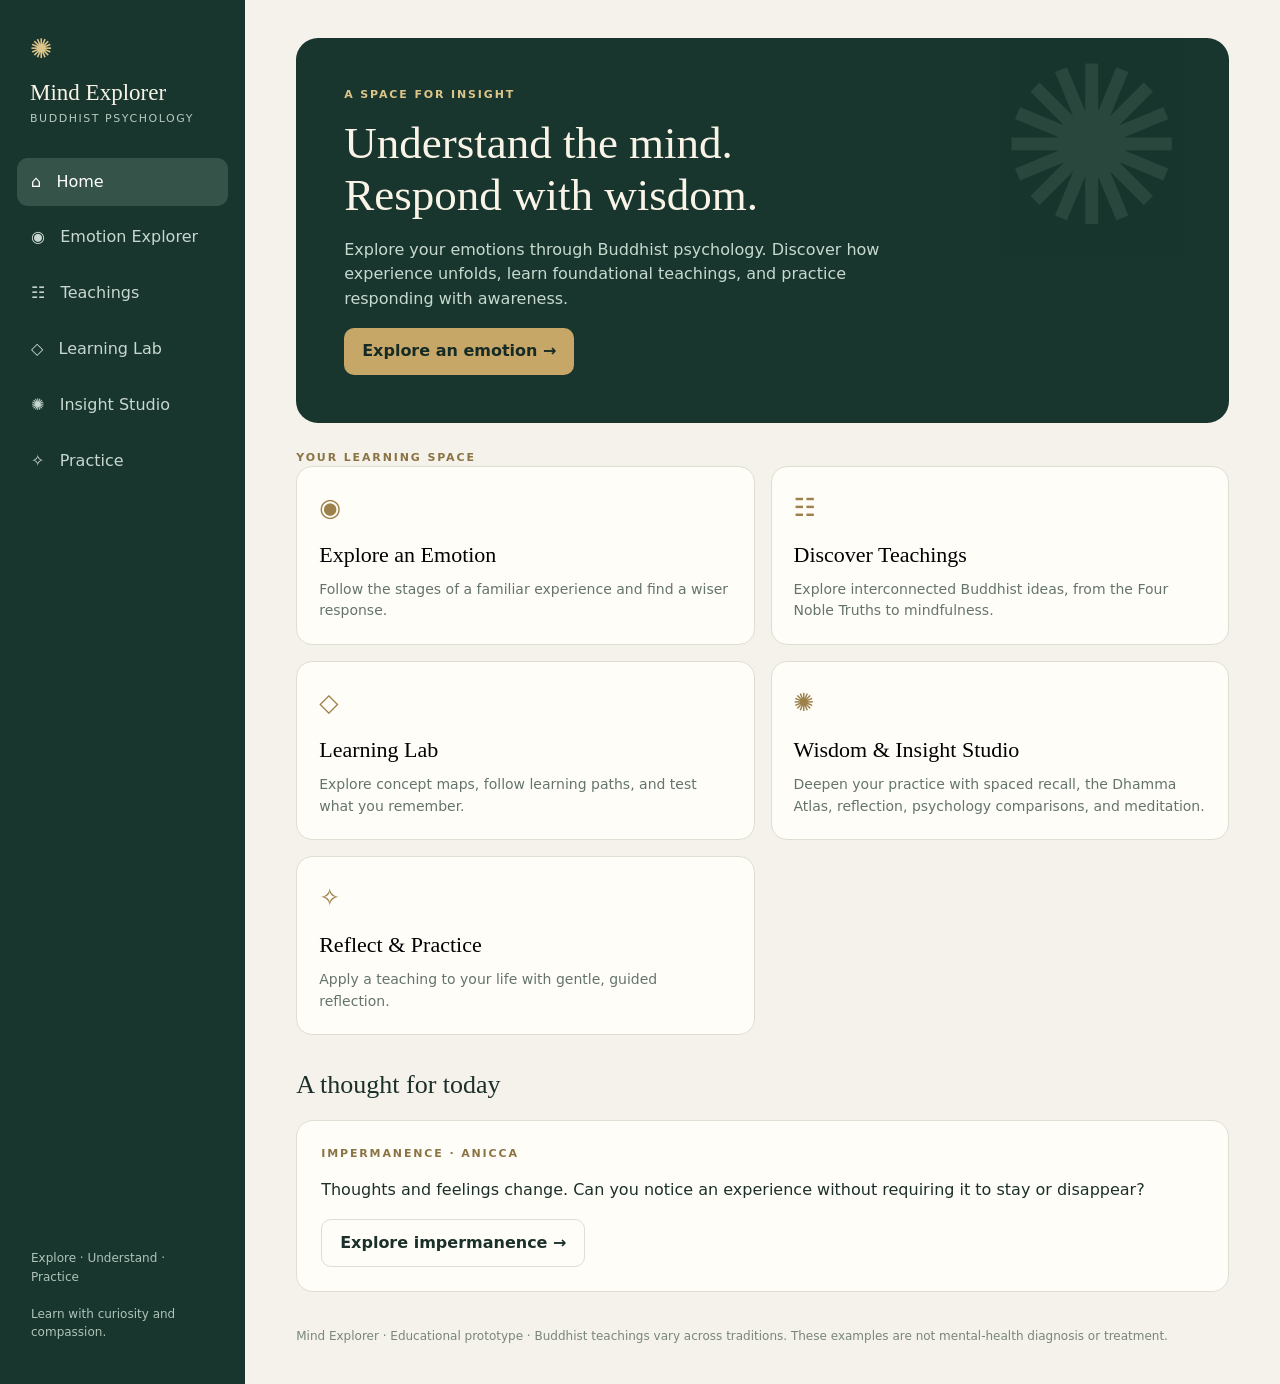
==== commit 8d858801: "Integrate Insight Studio 4.0, PWA metadata, modules, deep links and navigation" ====
--- a/index.html
+++ b/index.html
@@ -1,4 +1,4 @@
-<!doctype html><html lang="en"><head><meta charset="utf-8"><meta name="viewport" content="width=device-width,initial-scale=1"><meta name="theme-color" content="#152a26"><title>Mind Explorer — Buddhist Psychology</title><style>
+<!doctype html><html lang="en"><head><meta charset="utf-8"><meta name="viewport" content="width=device-width,initial-scale=1"><meta name="theme-color" content="#152a26"><title>Mind Explorer — Buddhist Psychology</title><link rel="manifest" href="./manifest.webmanifest"><link rel="icon" type="image/svg+xml" href="./icon.svg"><meta name="apple-mobile-web-app-capable" content="yes"><meta name="apple-mobile-web-app-status-bar-style" content="black-translucent"><link rel="stylesheet" href="./studio.css"><style>
 :root{--bg:#f5f2eb;--paper:#fffdf8;--ink:#1c302b;--muted:#64746d;--line:#deded3;--green:#18362e;--gold:#b89a5c;--soft:#e9eee7}*{box-sizing:border-box}body{margin:0;background:var(--bg);color:var(--ink);font-family:Inter,ui-sans-serif,system-ui,-apple-system,Segoe UI,sans-serif;line-height:1.55}button,input,textarea{font:inherit}button{cursor:pointer}.app{display:grid;grid-template-columns:245px minmax(0,1fr);min-height:100vh}.sidebar{background:var(--green);color:#f8f3e7;padding:28px 17px;display:flex;flex-direction:column;gap:30px}.brand{padding:0 13px}.brand .mark{font-size:27px;color:#ddc489}.brand h1{font-family:Georgia,serif;font-size:23px;font-weight:500;margin:5px 0 0}.brand p{font-size:11px;letter-spacing:.14em;color:#b8c9c0;margin:0}.nav{display:grid;gap:7px}.nav button{border:0;background:transparent;color:#c8d7d0;text-align:left;border-radius:11px;padding:12px 14px;display:flex;align-items:center;gap:12px}.nav button.active,.nav button:hover{background:#355348;color:white}.sidebar-foot{margin-top:auto;font-size:12px;color:#afc3b9;padding:14px}.main{max-width:1240px;width:100%;padding:38px clamp(18px,4vw,64px);margin:0 auto}.eyebrow{color:#8b7444;text-transform:uppercase;letter-spacing:.17em;font-size:11px;font-weight:750}.heading{font-family:Georgia,serif;font-weight:500;font-size:clamp(31px,4vw,48px);line-height:1.14;margin:8px 0 12px}.sub{color:var(--muted);max-width:680px}.hero{background:var(--green);color:#f9f4e7;border-radius:22px;padding:clamp(24px,4vw,48px);position:relative;overflow:hidden;margin-bottom:26px}.hero:after{content:'✺';position:absolute;right:45px;top:0;font-size:220px;line-height:1;color:#446253;opacity:.4;pointer-events:none}.hero>*{position:relative;z-index:1}.hero .eyebrow{color:#ddc489}.hero h2{font-family:Georgia,serif;font-weight:400;font-size:clamp(29px,4vw,45px);max-width:580px;line-height:1.15;margin:15px 0}.hero p{max-width:560px;color:#c8d9cf}.btn{border:0;background:var(--green);color:white;padding:11px 18px;border-radius:10px;font-weight:650}.btn.gold{background:#c7a767;color:#172b25}.btn.outline{border:1px solid var(--line);background:var(--paper);color:var(--ink)}.btn:disabled{opacity:.4;cursor:default}.cards{display:grid;grid-template-columns:repeat(2,minmax(0,1fr));gap:16px}.card{border:1px solid var(--line);background:var(--paper);border-radius:16px;padding:22px;text-align:left}.card.click:hover,.emotion:hover{border-color:var(--gold);transform:translateY(-2px)}.card.click,.emotion{transition:transform .15s,border-color .15s}.card .symbol{font-size:25px;color:#9d804a}.card h3{font-family:Georgia,serif;font-size:22px;font-weight:500;margin:10px 0 7px}.card p{font-size:14px;color:var(--muted);margin:0}.section-title{font-family:Georgia,serif;font-size:26px;font-weight:500;margin:30px 0 14px}.emotion-grid{display:grid;grid-template-columns:repeat(4,minmax(0,1fr));gap:12px;margin:24px 0}.emotion{background:var(--paper);border:1px solid var(--line);border-radius:14px;padding:17px 10px;text-align:center;color:var(--ink)}.emotion.selected{border:2px solid #a58a52;background:#f3ecdc}.emotion .emoji{display:block;font-size:27px;margin-bottom:6px}.explorer{display:grid;grid-template-columns:minmax(0,1.45fr) minmax(270px,1fr);gap:18px}.panel{background:var(--paper);border:1px solid var(--line);border-radius:17px;padding:24px}.progress{display:flex;gap:5px;margin:16px 0 24px}.progress span{height:6px;border-radius:10px;background:#e4e5dd;flex:1}.progress span.on{background:var(--gold)}.stage{background:#eff1ea;border-radius:14px;padding:22px;min-height:190px}.stage h3{font-family:Georgia,serif;font-size:26px;font-weight:500;margin:8px 0}.stage p{color:#52665d}.actions{display:flex;justify-content:space-between;gap:10px;margin-top:18px}.insight{border-left:3px solid var(--gold);padding-left:14px;margin:20px 0}.insight strong{display:block;margin-bottom:6px}.insight p{margin:0;color:var(--muted);font-size:14px}.tags{display:flex;gap:7px;flex-wrap:wrap;margin-top:12px}.tag{border:1px solid #d7d6c7;border-radius:50px;background:#f7f4ec;padding:6px 11px;color:#53665d;font-size:12px}.tag:hover{border-color:var(--gold)}.search{border:1px solid var(--line);border-radius:11px;background:white;padding:12px 15px;width:100%;margin:15px 0 22px}.teachings{display:grid;grid-template-columns:repeat(2,minmax(0,1fr));gap:14px}.teaching{cursor:pointer}.teaching .small{font-size:12px;color:#997f4b}.teaching h3{margin:5px 0}.teaching:hover{border-color:var(--gold)}.detail{margin-top:20px}.detail h2{font-family:Georgia,serif;font-weight:500;font-size:32px}.detail p{color:#4d6057}.minihead{font-size:11px;font-weight:800;letter-spacing:.12em;text-transform:uppercase;color:#927849}.field{width:100%;min-height:100px;border:1px solid var(--line);border-radius:12px;padding:14px;background:white;resize:vertical}.muted{color:var(--muted)}.footer{margin-top:35px;font-size:12px;color:#78867c}.mobile-nav{display:none}.hidden{display:none!important}@media(max-width:850px){.app{display:block}.sidebar{display:none}.main{padding:24px 16px 95px}.mobile-nav{position:fixed;z-index:10;bottom:0;left:0;right:0;display:flex;background:#19372f;padding:8px 4px;justify-content:space-around}.mobile-nav button{border:0;background:none;color:#dce8df;font-size:11px;padding:8px}.mobile-nav button.active{color:#e6c580}.explorer{grid-template-columns:1fr}.cards{grid-template-columns:1fr 1fr}.emotion-grid{grid-template-columns:repeat(4,1fr)}}@media(max-width:510px){.cards,.teachings{grid-template-columns:1fr}.emotion-grid{grid-template-columns:repeat(2,1fr)}.hero:after{right:-40px}.panel{padding:18px}}
 .library-expanded{margin:26px 0 8px}.library-expanded .section-title{margin:20px 0 14px}.library-lead{color:#42574e;line-height:1.75;font-size:15px}.detail-grid{display:grid;grid-template-columns:repeat(2,minmax(0,1fr));gap:14px;margin:18px 0}.library-block{background:#f2f4ed;border:1px solid #e0e4d7;border-radius:13px;padding:18px 20px}.library-block h3{font-family:Georgia,serif;font-size:20px;font-weight:500;margin:0 0 10px}.library-block ul,.library-block ol{margin:0;padding-left:21px;color:#40564a}.library-block li{margin:0 0 12px;padding-left:2px}.library-block li:last-child{margin-bottom:0}.wisdom-note{border-left:3px solid var(--gold);background:#faf6eb;padding:18px 20px;border-radius:0 13px 13px 0;margin:15px 0}.wisdom-note p{margin:6px 0 0}.wisdom-question{font-family:Georgia,serif;font-size:20px;font-style:italic;color:#345247;margin:8px 0 16px}.source-link{display:inline-flex;gap:8px;text-decoration:none;margin-top:8px;align-items:center}.source-description{color:var(--muted);font-size:13px}.detail{scroll-margin-top:20px}@media(max-width:720px){.detail-grid{grid-template-columns:1fr}.library-block{padding:16px}} 
 
@@ -16,14 +16,15 @@
 .lab-assessment{border:1px solid #d9ded1;background:#f2f5ef;border-radius:15px;padding:22px;margin-top:28px}.lab-assessment h3{font-family:Georgia,serif;font-size:24px;font-weight:500;margin:9px 0}.lab-question-head{display:flex;justify-content:space-between;gap:10px;color:#7b887e;font-size:12px}.lab-choices{display:grid;grid-template-columns:1fr 1fr;gap:10px;margin:17px 0}.lab-choice{display:flex;align-items:center;gap:12px;padding:13px;border:1px solid #d3dacd;background:#fffdf8;border-radius:11px;text-align:left;min-height:62px;font-size:13px;color:var(--ink)}.lab-choice:not(:disabled):hover{border-color:#b59b61}.lab-choice.right{background:#e8f1e6;border-color:#87aa8b}.lab-choice.wrong{background:#f7ece7;border-color:#bc9286}.lab-choice-letter{font-weight:800;font-size:11px;color:#897448;background:#eee9d9;padding:5px 8px;border-radius:7px;flex-shrink:0}.lab-choice:disabled{cursor:default}.lab-feedback{padding:13px 16px;border-radius:10px;margin:12px 0 15px;font-size:13px}.lab-feedback.right{background:#e0eddd;color:#285333}.lab-feedback.wrong{background:#f4e6df;color:#744a39}.lab-feedback p{margin:4px 0}.lab-summary p{margin:12px 0}.lab-action-group{display:flex;flex-wrap:wrap;gap:11px;margin-top:16px}.lab-lesson-footer{display:flex;justify-content:space-between;gap:12px;margin-top:23px}
 .lab-bottom-note{font-size:12px;color:var(--muted);margin:22px 0}.lab-warning{font-size:13px;color:#81452f;background:#fbf0e8;padding:10px 15px;border-radius:10px}
 .lab-map-switch{display:flex;flex-wrap:wrap;gap:6px;margin:12px 0 22px}.lab-map-toolbar{display:flex;flex-wrap:wrap;align-items:center;gap:10px 15px;margin:7px 0 17px}.lab-filter-label{font-weight:750;font-size:12px;color:#51685c}.lab-select{border:1px solid var(--line);background:var(--paper);border-radius:10px;padding:10px;max-width:100%}
-.lab-map-layout{display:grid;grid-template-columns:minmax(0,1fr) 290px;gap:15px;align-items:start}.lab-network-scroll{background:#f0f3ed;border:1px solid var(--line);border-radius:16px;overflow-x:auto;width:100%;min-width:0;scrollbar-width:thin}.lab-network{display:block;width:1060px;max-width:none;height:555px}.lab-node{cursor:pointer;outline:none}.lab-node:hover rect{stroke:#b39557;stroke-width:3}.lab-node:focus-visible rect{stroke:#295c83;stroke-width:3}.lab-node text{pointer-events:none}.lab-map-panel h3,.lab-chain-detail h3{font-family:Georgia,serif;font-size:25px;font-weight:500;margin:10px 0}.lab-map-panel p{color:#486054;font-size:14px}.lab-relations{display:grid;gap:7px}.lab-relation{border:1px solid #dce1d7;border-radius:10px;background:#f6f7f2;color:var(--ink);padding:9px 11px;text-align:left;display:grid;grid-template-columns:16px 1fr;gap:2px 7px}.lab-relation:hover{border-color:#b9a36d}.lab-relation span{color:#9d8351}.lab-relation strong{font-size:13px;font-weight:650}.lab-relation small{grid-column:2;color:#758578;font-size:11px}.lab-accessible-list{margin-top:15px}.lab-accessible-list summary{cursor:pointer;color:#506c5d;font-size:14px}.lab-all-concepts{display:flex;gap:8px;flex-wrap:wrap;margin-top:12px}
+.lab-map-layout{display:grid;grid-template-columns:minmax(0,1fr);gap:15px;align-items:start}.lab-network-scroll{background:#f0f3ed;border:1px solid var(--line);border-radius:16px;overflow-x:auto;width:100%;min-width:0;scrollbar-width:thin}.lab-network{display:block;width:100%;min-width:760px;height:auto}.lab-node{cursor:pointer;outline:none}.lab-node:hover rect{stroke:#b39557;stroke-width:3}.lab-node:focus-visible rect{stroke:#295c83;stroke-width:3}.lab-node text{pointer-events:none}.lab-map-panel h3,.lab-chain-detail h3{font-family:Georgia,serif;font-size:25px;font-weight:500;margin:10px 0}.lab-map-panel p{color:#486054;font-size:14px}.lab-relations{display:grid;grid-template-columns:repeat(2,minmax(0,1fr));gap:7px}.lab-relation{border:1px solid #dce1d7;border-radius:10px;background:#f6f7f2;color:var(--ink);padding:9px 11px;text-align:left;display:grid;grid-template-columns:16px 1fr;gap:2px 7px}.lab-relation:hover{border-color:#b9a36d}.lab-relation span{color:#9d8351}.lab-relation strong{font-size:13px;font-weight:650}.lab-relation small{grid-column:2;color:#758578;font-size:11px}.lab-accessible-list{margin-top:15px}.lab-accessible-list summary{cursor:pointer;color:#506c5d;font-size:14px}.lab-all-concepts{display:flex;gap:8px;flex-wrap:wrap;margin-top:12px}
 .lab-note{font-size:13px;background:#f3efe5;border:1px solid #e1d7c0;padding:15px 18px;border-radius:11px;margin:10px 0 18px;color:#615639}.lab-chain-flow{display:flex;align-items:center;flex-wrap:wrap;gap:7px;margin:20px 0}.lab-chain-step{min-height:92px;border:1px solid #b8c9bd;border-radius:12px;padding:14px 12px;background:#f4f6f0;color:#2b4939;display:grid;gap:7px;flex:1 1 128px;min-width:114px;max-width:190px;text-align:left}.lab-chain-step strong{font-family:Georgia,serif;font-size:17px;font-weight:500}.lab-chain-step.active{background:#23493a;color:white;border-color:#23493a}.lab-chain-step.wise{border-color:#b99e65}.lab-chain-step.active .lab-track-level{color:#e6ce92}.lab-arrow{font-size:20px;color:#a68c57}.lab-chain-detail{max-width:750px}.lab-chain-detail p{color:#415b4d}
+.lab-reset{display:inline-block;background:transparent;border:0;color:#715e3b;text-decoration:underline;margin-left:6px;font-size:12px;padding:3px;cursor:pointer}.lab-reset:hover{color:#243e32}
 @media(max-width:1130px){.lab-map-layout{grid-template-columns:1fr}.lab-map-panel{max-width:none}.lab-relations{grid-template-columns:repeat(2,minmax(0,1fr))}}
 @media(max-width:930px){.lab-track-grid{grid-template-columns:1fr 1fr}.lab-lesson-layout{grid-template-columns:1fr}.lab-outline{position:static}.lab-lesson-list{grid-template-columns:repeat(2,minmax(0,1fr))}.lab-outline .lab-small{margin-bottom:0}}
 @media(max-width:620px){.lab-overview{grid-template-columns:1fr;gap:12px}.lab-stats{max-width:none}.lab-track-grid,.lab-choices,.lab-relations,.lab-lesson-list{grid-template-columns:1fr}.lab-track-grid{gap:10px}.lab-tabs button,.lab-map-switch button{padding:9px 11px;font-size:13px}.lab-lesson-panel{padding:17px}.lab-lesson-panel h2{font-size:29px}.lab-assessment{padding:16px}.lab-lesson-footer .btn{padding:10px 11px;font-size:12px}.lab-chain-flow{gap:5px}.lab-chain-step{flex-basis:125px}.mobile-nav button{font-size:10px;flex:1 1 20%;min-width:0;padding:8px 1px;white-space:normal;line-height:1.3}}
-@media(prefers-reduced-motion:reduce){.lab-meter span{transition:none}}
+@media(prefers-reduced-motion:reduce){.lab-meter span{transition:none}}@media(max-width:850px){.mobile-nav{justify-content:flex-start;overflow-x:auto;gap:0}.mobile-nav button{min-width:78px;flex:1 0 78px}}
 
-</style></head><body><div class="app"><aside class="sidebar"><div class="brand"><div class="mark">✺</div><h1>Mind Explorer</h1><p>BUDDHIST PSYCHOLOGY</p></div><nav class="nav" id="nav"></nav><div class="sidebar-foot">Explore · Understand · Practice<br><br>Learn with curiosity and compassion.</div></aside><main class="main" id="main"></main></div><nav class="mobile-nav" id="mobileNav"></nav><script src="./wisdom-details.js"></script><script src="./learning-data.js"></script><script src="./learning-lab.js"></script><script>
+</style></head><body><div class="app"><aside class="sidebar"><div class="brand"><div class="mark">✺</div><h1>Mind Explorer</h1><p>BUDDHIST PSYCHOLOGY</p></div><nav class="nav" id="nav"></nav><div class="sidebar-foot">Explore · Understand · Practice<br><br>Learn with curiosity and compassion.</div></aside><main class="main" id="main"></main></div><nav class="mobile-nav" id="mobileNav"></nav><script src="./wisdom-details.js"></script><script src="./learning-data.js"></script><script src="./learning-lab.js"></script><script src="./studio-content.js"></script><script src="./studio-core.js"></script><script src="./studio-learn.js"></script><script src="./studio-explore.js"></script><script src="./studio-reflect.js"></script><script src="./studio-settings.js"></script><script>
 const concepts=[
 {id:'four-truths',name:'Four Noble Truths',pali:'Cattāri Ariyasaccāni',domain:'Foundations',simple:'Suffering or unsatisfactoriness exists; it has causes; it can cease; and a path leads toward its cessation.',deep:'The truths describe dukkha, its origin in craving, its cessation, and the Noble Eightfold Path. They invite investigation rather than mere belief.',example:'Notice distress, investigate what you are clinging to, consider the possibility of release, and practice a wiser response.',links:['craving','eightfold','dukkha']},
 {id:'dukkha',name:'Dukkha',pali:'Dukkha',domain:'Foundations',simple:'The unsatisfactory, unreliable quality of conditioned experience, including but not limited to obvious suffering.',deep:'Dukkha includes pain, change-related dissatisfaction, and the unsatisfactoriness of conditioned phenomena.',example:'A pleasant moment ends, and the desire to keep it produces tension.',links:['impermanence','four-truths','craving']},
@@ -50,8 +51,8 @@
 {id:'desire',name:'Desire',icon:'✨',scenario:'You strongly want a pleasurable experience.',stages:[['Contact','An attractive object or thought appears.'],['Feeling tone','Pleasant feeling arises.'],['Craving','You want more or want it to last.'],['Clinging','You begin to treat the outcome as necessary.'],['Additional suffering','Frustration grows if the experience changes or ends.']],insight:'Not every wish is unskillful. Investigate whether wanting has become compulsive grasping.',practice:'Enjoy what is present while noticing urges to possess or prolong it.',links:['craving','clinging','impermanence']},
 {id:'loneliness',name:'Loneliness',icon:'🌙',scenario:'You feel disconnected from others.',stages:[['Contact','You notice an absence of desired connection.'],['Feeling tone','A painful sense of isolation arises.'],['Longing','You wish for belonging or closeness.'],['Story-making','The mind may conclude “I will always be alone.”'],['Additional suffering','The fixed story may deepen isolation.']],insight:'Connection is a human need; mindfulness can soften painful stories without denying that need.',practice:'Name the feeling kindly and take one small action toward connection.',links:['impermanence','compassion','non-self','mindfulness']}
 ];
-let page='home', selectedEmotion='anger', stage=0, activeConcept='four-truths', query='';const store={get(k){try{return localStorage.getItem(k)}catch{return null}},set(k,v){try{localStorage.setItem(k,v);return true}catch{return false}},remove(k){try{localStorage.removeItem(k);return true}catch{return false}}};let bookmarks=[];try{const value=JSON.parse(store.get('mind-explorer-bookmarks')||'[]');if(Array.isArray(value))bookmarks=value.filter(x=>typeof x==='string')}catch{}let saved=new Set(bookmarks);const $=id=>document.getElementById(id);const esc=s=>String(s).replace(/[&<>"']/g,c=>({'&':'&amp;','<':'&lt;','>':'&gt;','"':'&quot;',"'":'&#39;'}[c]));const getConcept=id=>concepts.find(c=>c.id===id);function navigate(p){page=p;render();window.scrollTo(0,0)}function navHTML(){return [['home','⌂','Home'],['explore','◉','Emotion Explorer'],['teachings','☷','Teachings'],['learn','◇','Learning Lab'],['practice','✧','Practice']].map(([id,icon,name])=>`<button class="${page===id?'active':''}" data-page="${id}">${icon} &nbsp; ${name}</button>`).join('')}function render(){ $('nav').innerHTML=navHTML();$('mobileNav').innerHTML=navHTML();document.querySelectorAll('[data-page]').forEach(b=>b.onclick=()=>navigate(b.dataset.page));if(page==='home')home();if(page==='explore')explore();if(page==='teachings')teachings();if(page==='learn')window.MindLab.render({concepts:concepts,getConcept:getConcept,esc:esc,$:$,openConcept:openConcept,store:store});if(page==='practice')practice()}
-function home(){ $('main').innerHTML=`<section class="hero"><div class="eyebrow">A SPACE FOR INSIGHT</div><h2>Understand the mind.<br>Respond with wisdom.</h2><p>Explore your emotions through Buddhist psychology. Discover how experience unfolds, learn foundational teachings, and practice responding with awareness.</p><button class="btn gold" id="start">Explore an emotion →</button></section><div class="eyebrow">YOUR LEARNING SPACE</div><div class="cards"><button class="card click" data-go="explore"><div class="symbol">◉</div><h3>Explore an Emotion</h3><p>Follow the stages of a familiar experience and find a wiser response.</p></button><button class="card click" data-go="teachings"><div class="symbol">☷</div><h3>Discover Teachings</h3><p>Explore interconnected Buddhist ideas, from the Four Noble Truths to mindfulness.</p></button><button class="card click" data-go="learn"><div class="symbol">◇</div><h3>Learning Lab</h3><p>Explore concept maps, follow learning paths, and test what you remember.</p></button><button class="card click" data-go="practice"><div class="symbol">✧</div><h3>Reflect & Practice</h3><p>Apply a teaching to your life with gentle, guided reflection.</p></button></div><h3 class="section-title">A thought for today</h3><div class="panel"><div class="eyebrow">IMPERMANENCE · ANICCA</div><p>Thoughts and feelings change. Can you notice an experience without requiring it to stay or disappear?</p><button class="btn outline" id="impermanence">Explore impermanence →</button></div>${footer()}`;$('start').onclick=()=>navigate('explore');document.querySelectorAll('[data-go]').forEach(b=>b.onclick=()=>navigate(b.dataset.go));$('impermanence').onclick=()=>openConcept('impermanence')}
+let page=location.hash.startsWith('#studio/')?'studio':'home', selectedEmotion='anger', stage=0, activeConcept='four-truths', query='';const store={get(k){try{return localStorage.getItem(k)}catch{return null}},set(k,v){try{localStorage.setItem(k,v);return true}catch{return false}},remove(k){try{localStorage.removeItem(k);return true}catch{return false}}};let bookmarks=[];try{const value=JSON.parse(store.get('mind-explorer-bookmarks')||'[]');if(Array.isArray(value))bookmarks=value.filter(x=>typeof x==='string')}catch{}let saved=new Set(bookmarks);const $=id=>document.getElementById(id);const esc=s=>String(s).replace(/[&<>"']/g,c=>({'&':'&amp;','<':'&lt;','>':'&gt;','"':'&quot;',"'":'&#39;'}[c]));const getConcept=id=>concepts.find(c=>c.id===id);function navigate(p){if(p!=='studio'&&location.hash.startsWith('#studio/'))history.replaceState(null,'',location.pathname+location.search);page=p;if(p!=='studio'){$('main').onclick=null;$('main').oninput=null;$('main').onchange=null;$('main').onsubmit=null}render();window.scrollTo(0,0)}function navHTML(){return [['home','⌂','Home'],['explore','◉','Emotion Explorer'],['teachings','☷','Teachings'],['learn','◇','Learning Lab'],['studio','✺','Insight Studio'],['practice','✧','Practice']].map(([id,icon,name])=>`<button class="${page===id?'active':''}" data-page="${id}">${icon} &nbsp; ${name}</button>`).join('')}function render(){ $('nav').innerHTML=navHTML();$('mobileNav').innerHTML=navHTML();document.querySelectorAll('[data-page]').forEach(b=>b.onclick=()=>navigate(b.dataset.page));if(page==='home')home();if(page==='explore')explore();if(page==='teachings')teachings();if(page==='learn')window.MindLab.render({concepts:concepts,getConcept:getConcept,esc:esc,$:$,openConcept:openConcept,store:store});if(page==='practice')practice();if(page==='studio')window.MindStudio.render({concepts:concepts,getConcept:getConcept,esc:esc,$:$,openConcept:openConcept,store:store})}
+function home(){ $('main').innerHTML=`<section class="hero"><div class="eyebrow">A SPACE FOR INSIGHT</div><h2>Understand the mind.<br>Respond with wisdom.</h2><p>Explore your emotions through Buddhist psychology. Discover how experience unfolds, learn foundational teachings, and practice responding with awareness.</p><button class="btn gold" id="start">Explore an emotion →</button></section><div class="eyebrow">YOUR LEARNING SPACE</div><div class="cards"><button class="card click" data-go="explore"><div class="symbol">◉</div><h3>Explore an Emotion</h3><p>Follow the stages of a familiar experience and find a wiser response.</p></button><button class="card click" data-go="teachings"><div class="symbol">☷</div><h3>Discover Teachings</h3><p>Explore interconnected Buddhist ideas, from the Four Noble Truths to mindfulness.</p></button><button class="card click" data-go="learn"><div class="symbol">◇</div><h3>Learning Lab</h3><p>Explore concept maps, follow learning paths, and test what you remember.</p></button><button class="card click" data-go="studio"><div class="symbol">✺</div><h3>Wisdom & Insight Studio</h3><p>Deepen your practice with spaced recall, the Dhamma Atlas, reflection, psychology comparisons, and meditation.</p></button><button class="card click" data-go="practice"><div class="symbol">✧</div><h3>Reflect & Practice</h3><p>Apply a teaching to your life with gentle, guided reflection.</p></button></div><h3 class="section-title">A thought for today</h3><div class="panel"><div class="eyebrow">IMPERMANENCE · ANICCA</div><p>Thoughts and feelings change. Can you notice an experience without requiring it to stay or disappear?</p><button class="btn outline" id="impermanence">Explore impermanence →</button></div>${footer()}`;$('start').onclick=()=>navigate('explore');document.querySelectorAll('[data-go]').forEach(b=>b.onclick=()=>navigate(b.dataset.go));$('impermanence').onclick=()=>openConcept('impermanence')}
 function explore(){const e=emotions.find(x=>x.id===selectedEmotion);$('main').innerHTML=`<div class="eyebrow">EMOTION EXPLORER</div><h1 class="heading">Explore your inner world</h1><p class="sub">Select an experience and explore one possible way it unfolds through a Buddhist lens. These are illustrative patterns, not diagnoses or inevitable sequences.</p><div class="emotion-grid">${emotions.map(x=>`<button class="emotion ${x.id===e.id?'selected':''}" data-emotion="${x.id}"><span class="emoji">${x.icon}</span>${x.name}</button>`).join('')}</div><div class="explorer"><div class="panel"><div class="eyebrow">EXAMPLE SITUATION</div><h3 style="font-family:Georgia,serif;font-size:23px;font-weight:500">${esc(e.scenario)}</h3><div class="progress">${e.stages.map((_,i)=>`<span class="${i<=stage?'on':''}"></span>`).join('')}</div><div class="stage"><div class="eyebrow">STAGE ${stage+1} OF ${e.stages.length}</div><h3>${esc(e.stages[stage][0])}</h3><p>${esc(e.stages[stage][1])}</p></div><div class="actions"><button class="btn outline" id="prev" ${stage===0?'disabled':''}>← Previous</button><button class="btn" id="next">${stage===e.stages.length-1?'Start again':'Next stage →'}</button></div></div><div class="panel"><div class="eyebrow">BUDDHIST INSIGHT</div><div class="insight"><strong>What this experience can teach</strong><p>${esc(e.insight)}</p></div><div class="eyebrow">PRACTICAL APPLICATION</div><div class="insight"><strong>A mindful response</strong><p>${esc(e.practice)}</p></div><div class="eyebrow">CONNECTED TEACHINGS</div><div class="tags">${e.links.map(id=>`<button class="tag" data-concept="${id}">${esc(getConcept(id).name)} ↗</button>`).join('')}</div></div></div>${footer()}`;document.querySelectorAll('[data-emotion]').forEach(b=>b.onclick=()=>{selectedEmotion=b.dataset.emotion;stage=0;explore()});$('prev').onclick=()=>{stage=Math.max(0,stage-1);explore()};$('next').onclick=()=>{stage=(stage+1)%e.stages.length;explore()};document.querySelectorAll('[data-concept]').forEach(b=>b.onclick=()=>openConcept(b.dataset.concept))}
 function openConcept(id){activeConcept=id;query='';navigate('teachings')}
 function renderWisdomExtras(d){
@@ -62,5 +63,5 @@
 function teachings(){const c=getConcept(activeConcept);const d=window.wisdomDetails?.[c.id];$('main').innerHTML=`<div class="eyebrow">FOUNDATIONAL TEACHINGS</div><h1 class="heading">The wisdom library</h1><p class="sub">Explore 14 Buddhist teachings with core insights, everyday practice, reflection questions, and primary-source readings.</p><input class="search" id="search" placeholder="Search concepts, Pali terms, or topics…" value="${esc(query)}" aria-label="Search teachings"><div class="teachings" id="teachingList"></div><div class="panel detail" id="detail"><div class="eyebrow">${esc(c.domain)} · ${esc(c.pali)}</div><h2>${esc(c.name)}</h2><div class="minihead">IN PLAIN LANGUAGE</div><p>${esc(c.simple)}</p><div class="minihead">DEEPER UNDERSTANDING</div><p>${esc(c.deep)}</p><div class="minihead">EVERYDAY EXAMPLE</div><p>${esc(c.example)}</p>${d?renderWisdomExtras(d):''}<div class="minihead">CONNECTED CONCEPTS</div><div class="tags">${c.links.map(id=>`<button class="tag" data-concept="${id}">${esc(getConcept(id).name)} ↗</button>`).join('')}</div><div class="lab-action-group"><button class="btn" id="studyLearning">Study in Learning Lab →</button><button class="btn outline" id="bookmark">${saved.has(c.id)?'★ Saved':'☆ Bookmark teaching'}</button></div></div>${footer()}`;$('search').oninput=e=>{query=e.target.value;listTeachings()};listTeachings();$('studyLearning').onclick=()=>{window.MindLab.selectConcept(c.id);navigate('learn')};document.querySelectorAll('[data-concept]').forEach(b=>b.onclick=()=>openConcept(b.dataset.concept));$('bookmark').onclick=()=>{if(saved.has(c.id))saved.delete(c.id);else saved.add(c.id);const ok=store.set('mind-explorer-bookmarks',JSON.stringify([...saved]));teachings();if(!ok){const b=$('bookmark');b.title='Bookmarks cannot be saved in this browser.'}}}
 function listTeachings(){const filtered=concepts.filter(c=>([c.name,c.pali,c.domain,c.simple,window.wisdomDetails?.[c.id]?.overview||'',...(window.wisdomDetails?.[c.id]?.principles||[])]).join(' ').toLowerCase().includes(query.toLowerCase()));$('teachingList').innerHTML=filtered.length?filtered.map(c=>`<button class="card teaching" data-id="${c.id}"><div class="small">${esc(c.domain)} ${saved.has(c.id)?'· ★':''}</div><h3>${esc(c.name)}</h3><p>${esc(c.simple)}</p></button>`).join(''):'<p class="muted">No matching concepts. Try another search.</p>';document.querySelectorAll('.teaching').forEach(b=>b.onclick=()=>{activeConcept=b.dataset.id;teachings();$('detail').scrollIntoView({behavior:'smooth',block:'start'})})}
 function practice(){const prompt='Think of a recent difficult moment. What happened? What feeling tone did you notice? What did you want to happen or stop happening? What might a wise response look like?';$('main').innerHTML=`<div class="eyebrow">REFLECTION PRACTICE</div><h1 class="heading">Make room for awareness</h1><p class="sub">A short private reflection. Your notes remain in this browser; nothing is sent to a server.</p><div class="panel" style="max-width:800px"><div class="eyebrow">GUIDED REFLECTION</div><h2 style="font-family:Georgia,serif;font-weight:500">From reaction to response</h2><p>${prompt}</p><label for="reflection" class="minihead">YOUR REFLECTION</label><textarea id="reflection" class="field" placeholder="Write a few thoughts here…"></textarea><div class="actions"><button class="btn outline" id="clear">Clear</button><button class="btn" id="save">Save privately</button></div><p class="muted" id="status" style="font-size:13px" aria-live="polite"></p></div><h3 class="section-title">A gentle reminder</h3><div class="panel" style="max-width:800px"><p>Practice is not about suppressing difficult emotions. It is about understanding experience, cultivating compassion, and choosing skillful actions.</p></div>${footer()}`;$('reflection').value=store.get('mind-explorer-reflection')||'';$('save').onclick=()=>{const ok=store.set('mind-explorer-reflection',$('reflection').value);$('status').textContent=ok?'Saved in this browser.':'Unable to save: browser storage is unavailable.'};$('clear').onclick=()=>{$('reflection').value='';const ok=store.remove('mind-explorer-reflection');$('status').textContent=ok?'Reflection cleared.':'Reflection cleared here, but browser storage could not be updated.'}}
-function footer(){return '<div class="footer">Mind Explorer · Educational prototype · Buddhist teachings vary across traditions. These examples are not mental-health diagnosis or treatment.</div>'}render();
+function footer(){return '<div class="footer">Mind Explorer · Educational prototype · Buddhist teachings vary across traditions. These examples are not mental-health diagnosis or treatment.</div>'}window.addEventListener('hashchange',()=>{if(location.hash.startsWith('#studio/')){page='studio';render()}});render();
 </script></body></html>
--- a/studio.css
+++ b/studio.css
@@ -0,0 +1,10 @@
+/* Mind Explorer 4.0 — Forest green, parchment and gold */
+.v4-wrap{max-width:1280px;margin:0 auto}.v4-header{display:flex;justify-content:space-between;align-items:center;gap:20px}.v4-header .heading{margin:5px 0 7px}.v4-header .sub{margin:0}.v4-nav{display:grid;grid-template-columns:repeat(auto-fit,minmax(100px,1fr));gap:7px;margin:26px 0 27px;border-bottom:1px solid var(--line);padding-bottom:14px}.v4-nav button{border:1px solid var(--line);border-radius:10px;padding:11px 7px;font-weight:650;background:var(--paper);color:var(--muted);text-align:center;font-size:12px;line-height:1.5}.v4-nav button span{color:#9a8450}.v4-nav button.active{background:var(--green);border-color:var(--green);color:#f9f5e9}.v4-nav button.active span{color:#e3c889}.v4-nav button:hover:not(.active){border-color:#a58c59}.v4-heading{margin:9px 0 23px}.v4-heading h2{font-family:Georgia,serif;font-size:clamp(25px,3.4vw,34px);font-weight:500;line-height:1.2;margin:0 0 8px}.v4-heading p{max-width:790px;color:var(--muted);margin:0;line-height:1.6}.v4-stats{display:grid;grid-template-columns:repeat(4,minmax(0,1fr));gap:11px;margin:18px 0 25px}.v4-stat{border:1px solid var(--line);background:var(--paper);padding:17px 19px;border-radius:14px}.v4-stat strong{font-family:Georgia,serif;font-size:34px;font-weight:500;display:block;line-height:1.1;color:var(--ink)}.v4-stat span{display:block;margin-top:6px;color:var(--muted);font-size:12px}.v4-hero{border-radius:21px;background:var(--green);color:#fff9eb;padding:clamp(23px,4vw,43px);display:flex;justify-content:space-between;gap:12px;margin:19px 0 26px;overflow:hidden}.v4-hero .eyebrow{color:#ddc28a}.v4-hero h3{font-family:Georgia,serif;font-size:clamp(29px,3.6vw,42px);font-weight:400;margin:9px 0}.v4-hero p{max-width:580px;color:#d3dfd6}.v4-hero-art{font-size:clamp(100px,17vw,195px);opacity:.26;line-height:1;align-self:center;color:#d8c38b}.v4-grid{display:grid;gap:16px;margin:16px 0}.v4-half{grid-template-columns:repeat(2,minmax(0,1fr))}.v4-triple{grid-template-columns:repeat(3,minmax(0,1fr))}.v4-card{background:var(--paper);border:1px solid var(--line);border-radius:16px;padding:clamp(18px,2.4vw,24px);min-width:0;margin:0 0 15px}.v4-grid .v4-card{margin:0}.v4-card h3{font-family:Georgia,serif;font-size:23px;line-height:1.26;font-weight:500;margin:7px 0 12px}.v4-card h4{font-size:15px;font-weight:720;margin:10px 0}.v4-card p{color:var(--muted);line-height:1.6;font-size:14px}.v4-symbol{font-size:29px;color:#a88c54}.v4-text-btn{border:0;background:transparent;color:#886a35;text-decoration:underline;text-underline-offset:3px;padding:9px 4px;font-weight:750;font-size:13px;cursor:pointer}.v4-text-btn:hover{color:var(--ink)}.v4-danger{color:#a75b4d!important}.v4-feature{max-width:850px}.v4-actions{display:flex;align-items:center;gap:11px;flex-wrap:wrap;margin-top:17px}.v4-between{justify-content:space-between}.v4-actions a,.v4-insight a,.v4-research-entry a{color:#866c37;font-size:13px;text-underline-offset:3px;word-break:break-word}.v4-note{font-size:12px;line-height:1.6;color:var(--muted);border-left:3px solid var(--gold);margin:21px 0;padding:10px 15px;background:var(--soft);border-radius:0 8px 8px 0}.v4-notice{font-size:13px;background:#f6eedc;color:#705a34;border-radius:9px;padding:12px 16px;margin:0 0 19px}.v4-kicker{font-size:10px;font-weight:800;letter-spacing:.09em;text-transform:uppercase;color:#977c48}.v4-pills{display:flex;flex-wrap:wrap;gap:8px;margin:16px 0 22px}.v4-pill{border:1px solid var(--line);background:var(--paper);color:var(--ink);border-radius:11px;padding:9px 14px;font-size:13px;min-height:43px}.v4-pill:hover{border-color:var(--gold)}.v4-pill.active{background:var(--green);border-color:var(--green);color:#fff9eb}.v4-choices{display:grid;grid-template-columns:repeat(2,minmax(0,1fr));gap:10px;margin:20px 0}.v4-choice{border:1px solid var(--line);display:flex;align-items:center;gap:12px;border-radius:11px;background:var(--paper);color:var(--ink);min-height:62px;padding:12px;text-align:left;font-size:13px}.v4-choice.selected{border-color:#ae945c;background:var(--soft)}.v4-choice.correct{background:#e7f0e2;border-color:#91b58f;color:#254631}.v4-choice.incorrect{background:#f8e9e4;border-color:#c08d7d;color:#733c32}.v4-letter{background:#efe7d6;color:#766139;font-weight:800;font-size:11px;border-radius:7px;padding:5px 9px;flex-shrink:0}.v4-slider-label{display:block;font-size:13px;color:var(--ink);font-weight:650}.v4-slider-label strong{margin-left:10px}.v4-wrap input[type=range]{display:block;width:100%;accent-color:#9b8355;margin:14px 0;cursor:pointer}.v4-feedback{background:var(--soft);border-left:3px solid var(--gold);padding:15px 19px;border-radius:0 9px 9px 0;margin:17px 0}.v4-feedback p{margin:9px 0;color:var(--ink)}.v4-feedback span{font-size:12px;color:var(--muted)}.v4-small{color:var(--muted);font-size:12px}.v4-topic-grid{display:grid;grid-template-columns:repeat(3,minmax(0,1fr));gap:12px}.v4-topic{border:1px solid var(--line);padding:15px;border-radius:11px;background:var(--soft)}.v4-topic h4{font-family:Georgia,serif;font-size:18px;font-weight:500;margin:6px 0}.v4-topic p{font-size:12px;margin:4px 0}.v4-flow{display:flex;flex-wrap:wrap;gap:10px;margin:26px 0}.v4-flow-unit{display:flex;align-items:center;gap:8px}.v4-flow-arrow{color:#ad9766;font-size:21px}.v4-flow-node{border:1px solid #b6c3b7;background:var(--soft);color:var(--ink);border-radius:13px;width:154px;min-height:110px;text-align:left;padding:14px;display:flex;flex-direction:column;gap:4px}.v4-flow-node small{font-weight:700;color:#aa8b4b}.v4-flow-node strong{font-family:Georgia,serif;font-size:17px;line-height:1.23;font-weight:500}.v4-flow-node em{font-size:11px;color:var(--muted)}.v4-flow-node.active{background:var(--green);color:#fff9e8;border-color:var(--green)}.v4-flow-node.active em{color:#d9d7c7}.v4-insight{background:var(--soft);padding:19px 22px;border-radius:12px;border-left:3px solid var(--gold);margin:18px 0}.v4-insight h3{margin:10px 0}.v4-insight p{color:var(--ink);margin:9px 0}.v4-pali{font-family:inherit;font-size:15px;font-weight:400;color:#997946}.v4-options{display:grid;gap:9px;margin:19px 0}.v4-option{border:1px solid var(--line);background:var(--paper);color:var(--ink);text-align:left;padding:14px 17px;border-radius:11px;font-size:14px;min-height:48px}.v4-option:hover,.v4-option.selected{border-color:var(--gold);background:var(--soft)}.v4-lead{font-family:Georgia,serif;font-size:21px!important;color:var(--ink)!important}.v4-model{display:grid;grid-template-columns:repeat(2,minmax(0,1fr));gap:12px}.v4-model label{background:var(--soft);padding:14px;border-radius:10px;color:var(--ink);font-size:13px}.v4-model strong{float:right}.v4-pressure{margin:24px 0 12px;display:flex;align-items:center;justify-content:space-between;flex-wrap:wrap;gap:13px}.v4-pressure strong{font-size:24px;font-family:Georgia,serif}.v4-pressure .v4-meter{flex:1 1 100%}.v4-meter{background:#dfdfd2;border-radius:99px;height:10px;overflow:hidden}.v4-meter span{display:block;background:#b39b68;height:100%;border-radius:99px}.v4-label{font-size:13px;color:var(--ink);font-weight:650;display:block;margin:14px 0 6px}.v4-label input,.v4-label select,.v4-label textarea,.v4-wrap textarea,.v4-wrap input[type=number]{font:inherit;color:var(--ink);background:var(--paper);border:1px solid var(--line);padding:11px 12px;border-radius:10px;width:100%;margin-top:7px}.v4-wrap textarea{resize:vertical;min-height:115px}.v4-research-entry{border:1px solid var(--line);border-radius:11px;padding:16px;background:var(--soft)}.v4-research-entry h4{font-family:Georgia,serif;font-weight:500;font-size:19px;margin:3px 0 9px}.v4-research-entry h4 small{font-family:inherit;color:#997946;font-size:13px}.v4-research-entry p{font-size:13px;line-height:1.6}.v4-journal-layout{grid-template-columns:minmax(0,1.05fr) minmax(0,1fr)}.v4-journal-items{max-height:790px;overflow:auto;padding-right:5px;display:grid;gap:11px;align-content:start}.v4-journal-item{border:1px solid var(--line);border-radius:11px;padding:15px;background:var(--soft)}.v4-journal-item h4{margin:5px 0}.v4-journal-item p{white-space:pre-wrap;overflow-wrap:anywhere}.v4-journal-item small{color:var(--muted)}.v4-match{display:grid;gap:12px;max-width:650px;margin:17px 0}.v4-match label{display:grid;grid-template-columns:minmax(80px,150px) 1fr;align-items:center;gap:12px}.v4-match select{padding:10px 13px;border:1px solid var(--line);border-radius:9px;background:var(--paper);color:var(--ink)}.v4-order{display:grid;gap:8px;margin:20px 0}.v4-order-line{display:flex;justify-content:space-between;gap:12px;align-items:center;background:var(--soft);padding:12px 14px;border:1px solid var(--line);border-radius:10px}.v4-order-line strong{font-size:13px}.v4-order-line div{display:flex;gap:7px}.v4-mini{padding:7px 13px;background:var(--paper);border:1px solid var(--line);border-radius:7px;color:var(--ink);font-size:16px}.v4-chart{width:100%;height:auto;display:block;max-width:100%}.v4-knowledge-list{max-height:365px;overflow:auto;display:grid;gap:13px}.v4-knowledge{display:grid;grid-template-columns:minmax(98px,1.2fr) 1.4fr 80px;gap:10px;align-items:center;font-size:12px}.v4-knowledge span{color:var(--ink)}.v4-knowledge small{text-align:right;color:var(--muted)}.v4-knowledge .v4-meter{height:8px}.v4-meditate{text-align:center}.v4-meditate .v4-label,.v4-meditate .v4-checkbox{text-align:left}.v4-meditate input[type=number]{max-width:150px;margin-left:auto;margin-right:auto}.v4-checkbox{display:flex;gap:10px;align-items:center;justify-content:center;font-size:12px;color:var(--muted);margin:20px 0}.v4-checkbox input{width:18px;height:18px;accent-color:#63836b}.v4-orb{margin:30px auto 12px;width:155px;height:155px;display:flex;justify-content:center;align-items:center;border-radius:50%;font-size:70px;color:#faeacf;background:radial-gradient(circle at 29% 29%,#a4b8a8,#315e4e 60%,#18392d);box-shadow:0 10px 32px rgba(23,49,39,.18)}.v4-orb.animate{animation:v4breathe 10s ease-in-out infinite}.v4-clock{font-family:Georgia,serif;font-size:40px;font-variant-numeric:tabular-nums;color:var(--ink);margin:13px auto}.v4-centered{justify-content:center}.v4-steps{padding-left:22px;color:var(--ink)}.v4-steps li{line-height:1.65;margin:13px 0;font-size:14px}.v4-wrap a:focus-visible,.v4-wrap button:focus-visible,.v4-wrap input:focus-visible,.v4-wrap select:focus-visible,.v4-wrap textarea:focus-visible{outline:3px solid #bfa05b;outline-offset:3px}.v4-wrap button:disabled{opacity:.48;cursor:not-allowed}.v4-wrap button{transition:background-color .15s,border-color .15s}.v4-wrap .btn{margin-right:5px}
+@keyframes v4breathe{0%,100%{transform:scale(.92)}40%{transform:scale(1.10)}}
+body.studio-dark{--bg:#101b19;--paper:#1d2b26;--ink:#f2efe3;--muted:#adc1b6;--line:#3c5147;--green:#17362f;--gold:#e0c084;--soft:#293b32;background:var(--bg);color:var(--ink);color-scheme:dark}
+body.studio-dark .v4-note,body.studio-dark .v4-insight,body.studio-dark .v4-research-entry,body.studio-dark .v4-topic,body.studio-dark .v4-journal-item,body.studio-dark .v4-order-line,body.studio-dark .v4-model label{background:#26392f}
+body.studio-dark .v4-choice.correct{background:#284b35;color:#e6f6e6}body.studio-dark .v4-choice.incorrect{background:#55332f;color:#ffe5dc}body.studio-dark .v4-letter{background:#495541;color:#f3e9d0}body.studio-dark .v4-notice{background:#4b3e29;color:#f4e5c2}body.studio-dark .v4-nav button.active,body.studio-dark .v4-pill.active,body.studio-dark .v4-flow-node.active{background:#315648}
+@media(max-width:1000px){.v4-triple,.v4-topic-grid{grid-template-columns:repeat(2,minmax(0,1fr))}.v4-journal-layout{grid-template-columns:1fr}.v4-knowledge{grid-template-columns:140px 1fr 70px}}
+@media(max-width:700px){.v4-stats{grid-template-columns:repeat(2,minmax(0,1fr))}.v4-half,.v4-triple,.v4-topic-grid,.v4-choices,.v4-model{grid-template-columns:1fr}.v4-header{align-items:flex-start;flex-direction:column}.v4-nav{grid-template-columns:repeat(3,minmax(0,1fr));gap:5px;margin:20px 0}.v4-nav button{font-size:11px;padding:9px 3px}.v4-hero-art{display:none}.v4-hero{padding:23px}.v4-flow-node{width:135px;min-height:105px}.v4-flow-arrow{font-size:17px}.v4-knowledge{grid-template-columns:1fr 1fr}.v4-knowledge small{grid-column:2;grid-row:2}.v4-knowledge .v4-meter{grid-column:1;grid-row:2}.v4-card{padding:18px}.v4-match label{grid-template-columns:1fr}.v4-wrap .v4-actions .btn{padding:10px 12px;font-size:13px}}
+@media(max-width:400px){.v4-flow-node{width:120px}.v4-stats{gap:8px}.v4-stat strong{font-size:28px}.v4-stat{padding:14px}}
+@media(prefers-reduced-motion:reduce){.v4-orb.animate{animation:none}.v4-wrap button{transition:none}}
